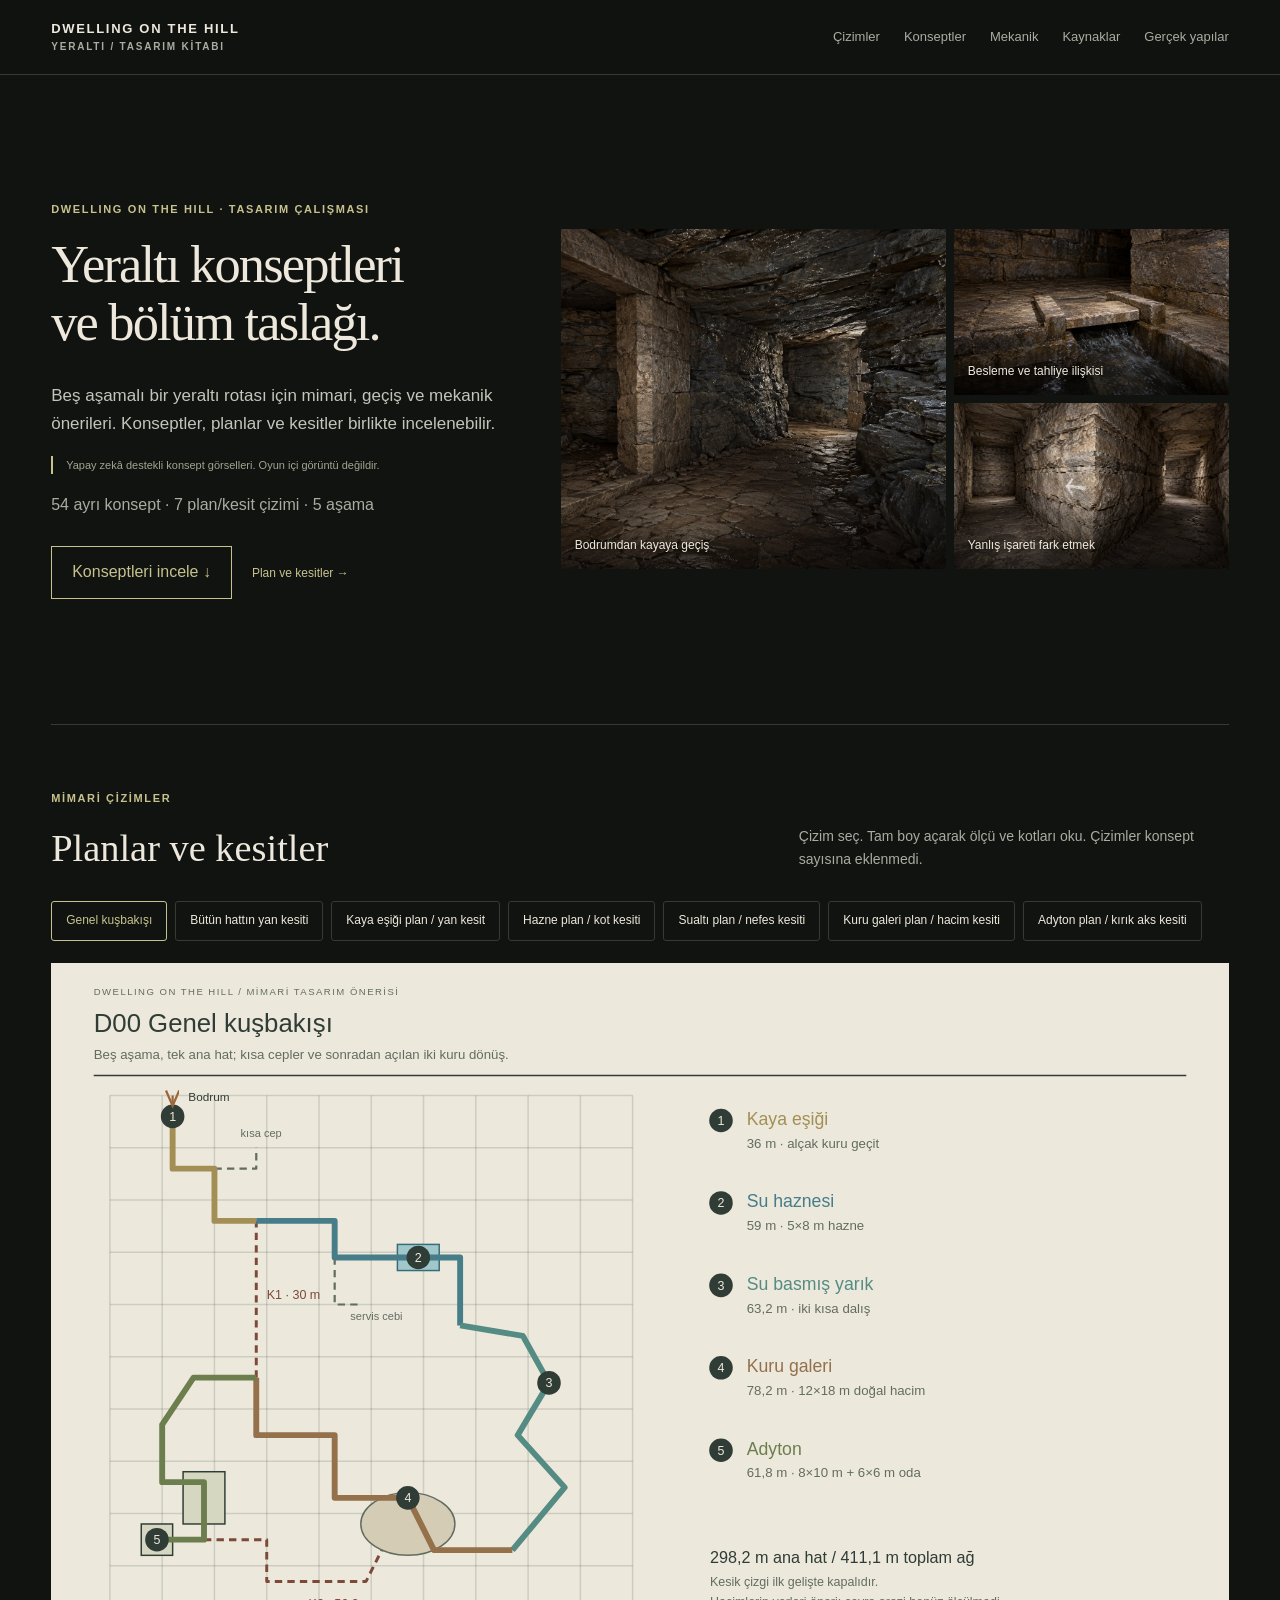
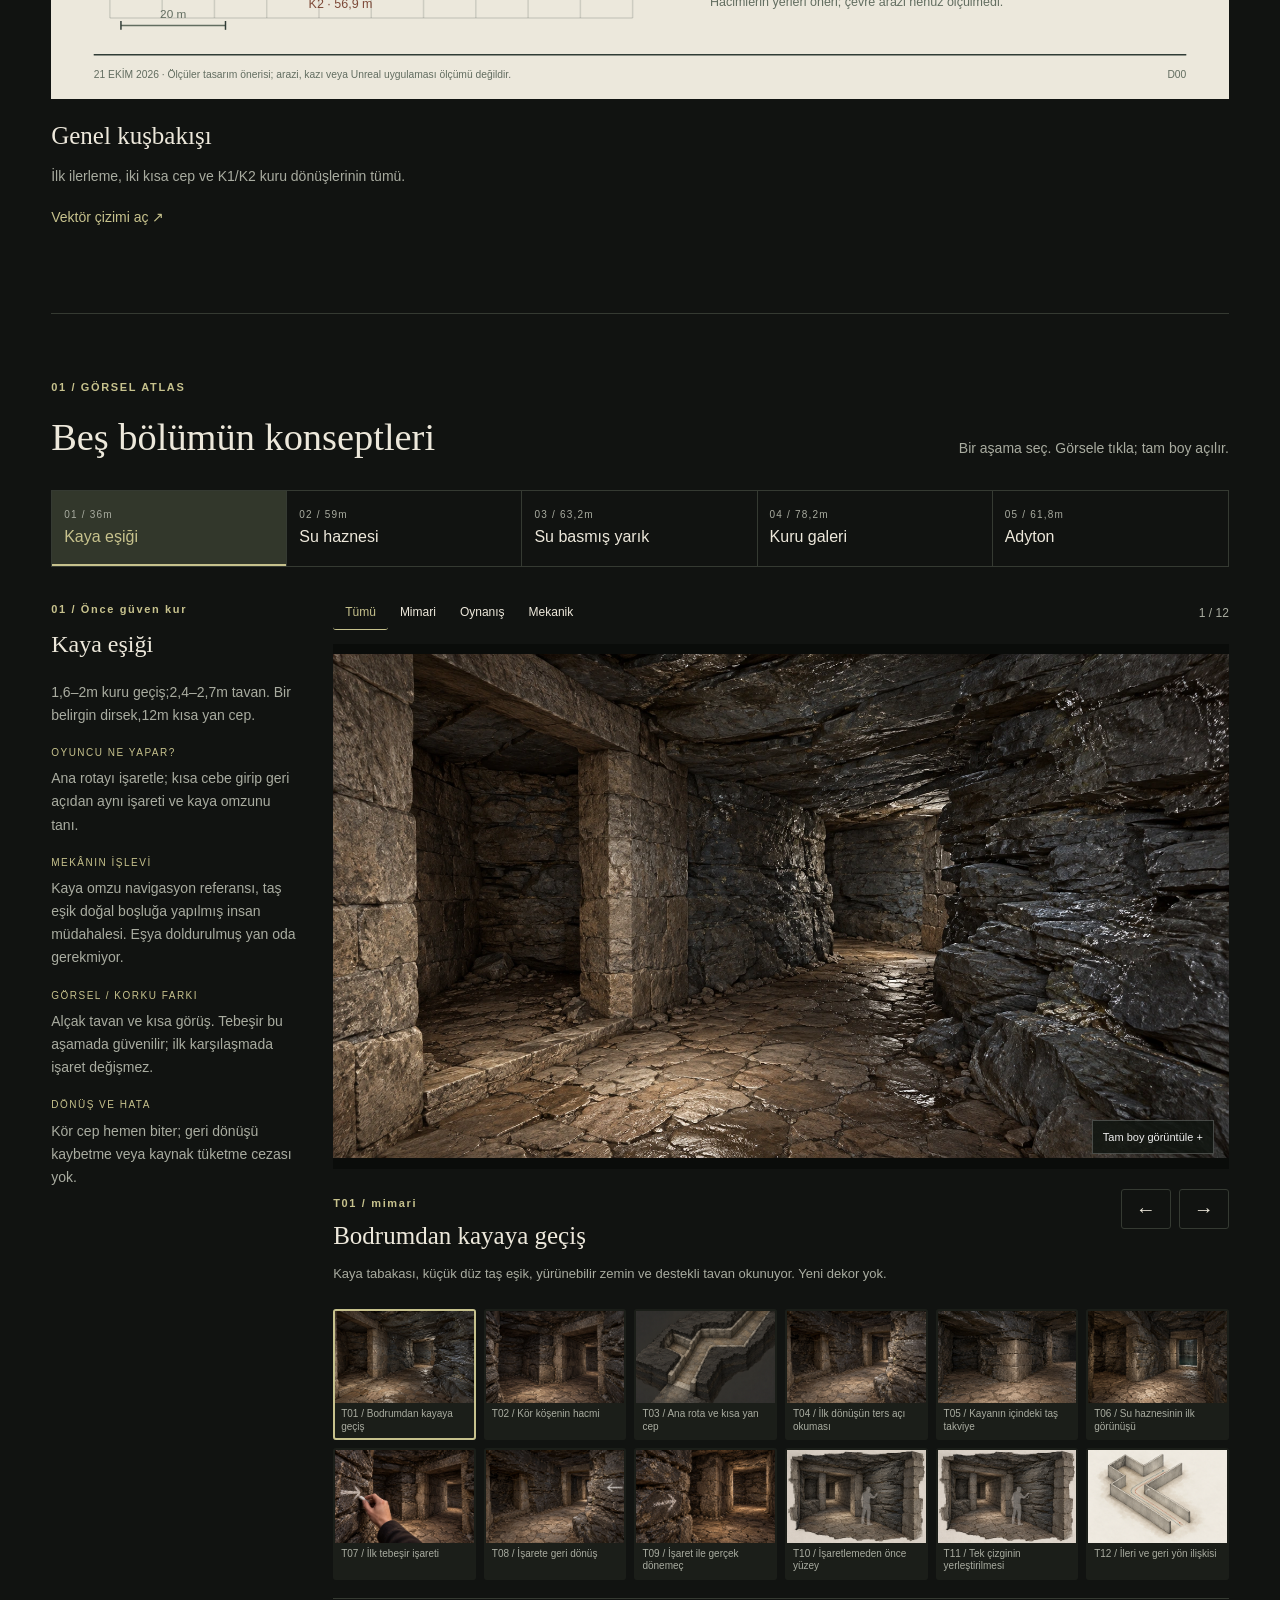
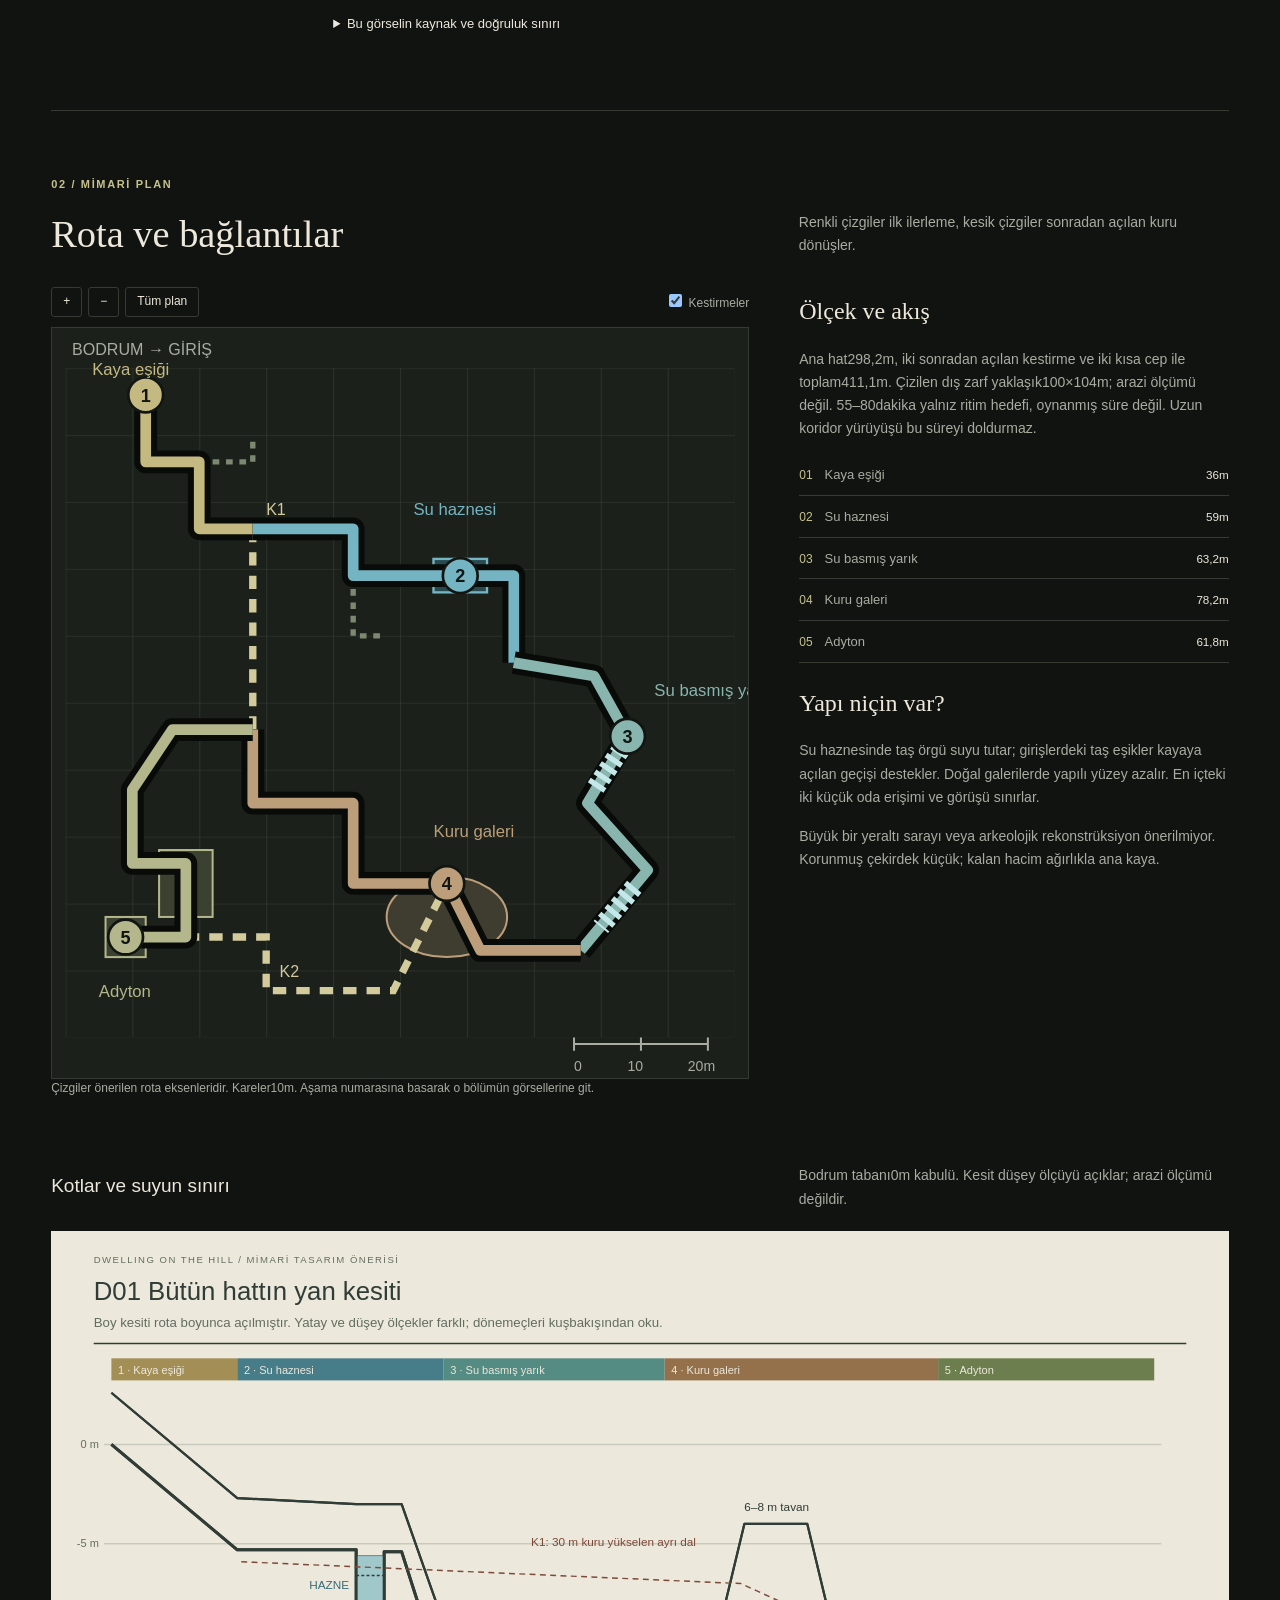
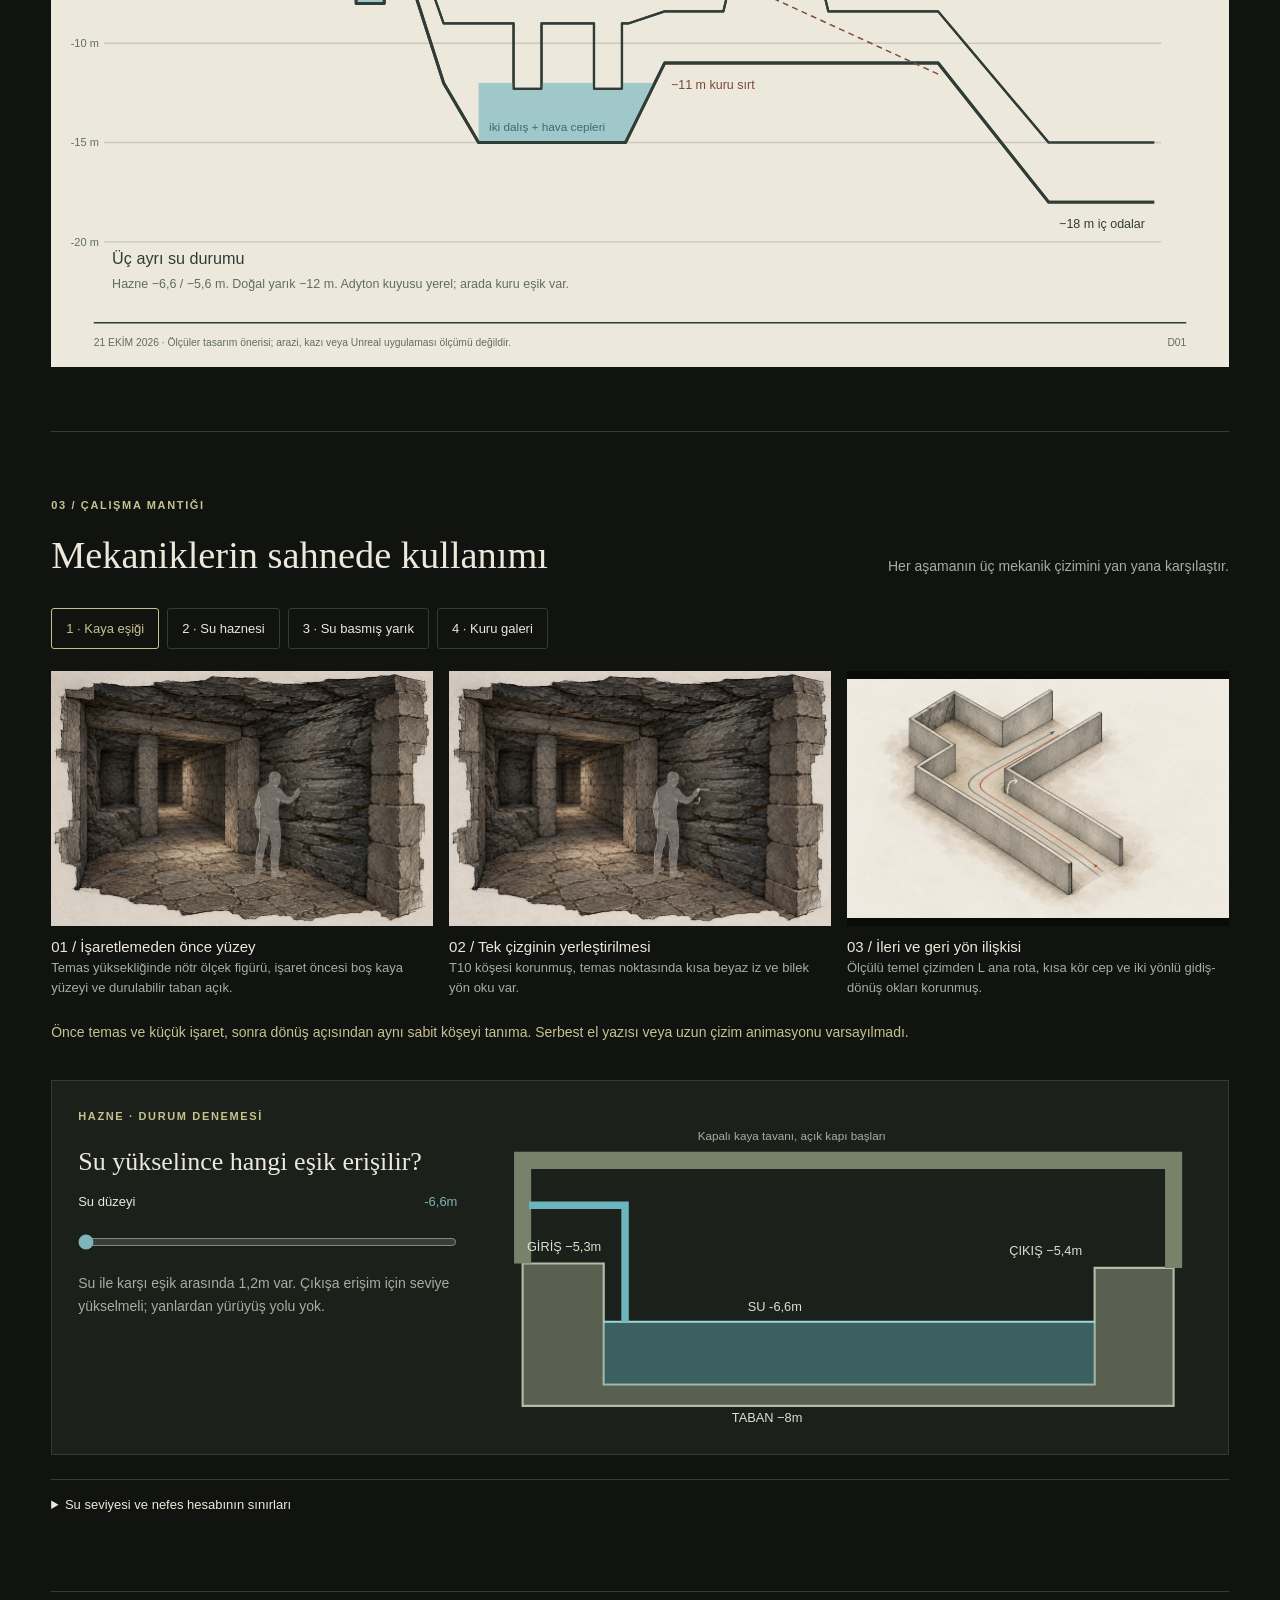
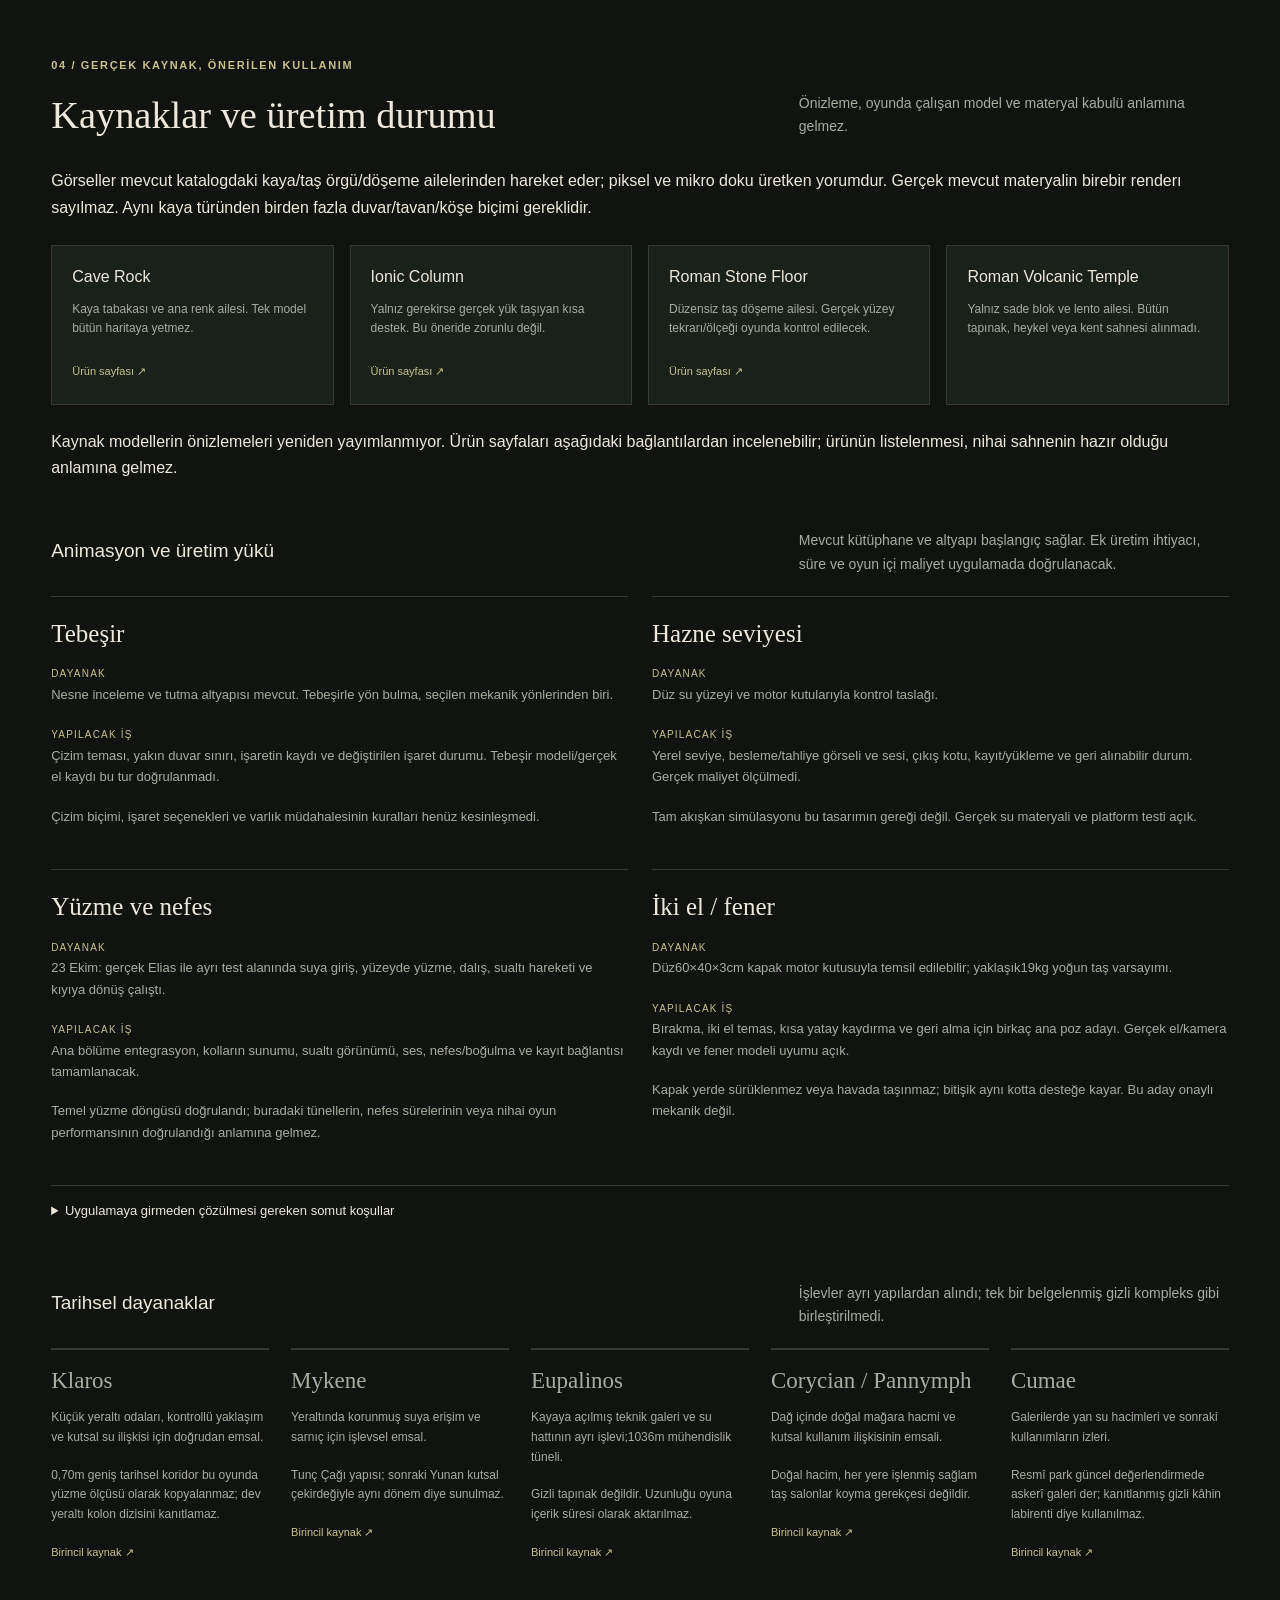
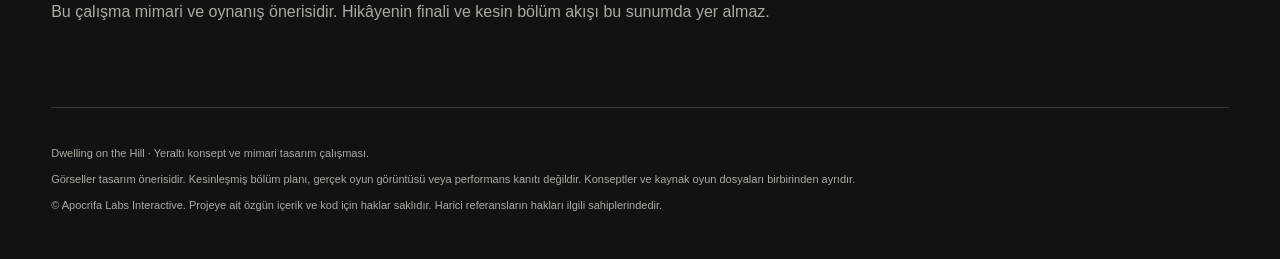
==== index.html @ a3796da8 "Publish underground concept atlas 54 concept images, 7 architectural drawings and historical referen" ====
<!doctype html>
<html lang="tr"><head><meta charset="utf-8"><meta name="viewport" content="width=device-width,initial-scale=1">
<title>Dwelling on the Hill · Yeraltı konseptleri</title>
<link rel="stylesheet" href="gallery.css"><link rel="stylesheet" href="gallery-drawings.css"><meta name="description" content="Dwelling on the Hill için 54 yeraltı konsepti, mimari planlar, kesitler ve etkileşimli mekanik anlatımı."><meta name="referrer" content="no-referrer"><link rel="stylesheet" href="share.css"></head><body><a class="skip-link" href="#atlas">Konseptlere geç</a>
<header><a class="brand" href="#top">DWELLING ON THE HILL <span>YERALTI / TASARIM KİTABI</span></a><nav aria-label="Bölümler"><a href="#cizimler">Çizimler</a><a href="#atlas">Konseptler</a><a href="#mekanik">Mekanik</a><a href="#kaynak">Kaynaklar</a><a href="real.html">Gerçek yapılar</a></nav></header>
<main id="top"><section class="opening"><div><p class="eyebrow">DWELLING ON THE HILL · TASARIM ÇALIŞMASI</p><h1>Yeraltı konseptleri<br>ve bölüm taslağı.</h1><p class="opening-summary">Beş aşamalı bir yeraltı rotası için mimari, geçiş ve mekanik önerileri. Konseptler, planlar ve kesitler birlikte incelenebilir.</p><p class="concept-label">Yapay zekâ destekli konsept görselleri. Oyun içi görüntü değildir.</p><p class="muted">54 ayrı konsept · 7 plan/kesit çizimi · 5 aşama</p><a class="primary" href="#atlas">Konseptleri incele ↓</a><a class="secondary" href="#cizimler">Plan ve kesitler →</a></div><div class="mosaic" id="mosaic"></div></section>
<section id="cizimler"><div class="section-head"><div><p class="eyebrow">MİMARİ ÇİZİMLER</p><h2>Planlar ve kesitler</h2></div><p>Çizim seç. Tam boy açarak ölçü ve kotları oku. Çizimler konsept sayısına eklenmedi.</p></div><div id="drawing-tabs" class="tabs"></div><figure class="drawing-figure"><button id="open-drawing" aria-label="Mimari çizimi tam boy aç"><img id="drawing-image" alt=""></button><figcaption><h3 id="drawing-title"></h3><p id="drawing-summary"></p><a id="drawing-svg" href="#">Vektör çizimi aç ↗</a></figcaption></figure></section>
<section id="atlas"><div class="section-head"><div><p class="eyebrow">01 / GÖRSEL ATLAS</p><h2>Beş bölümün konseptleri</h2></div><p>Bir aşama seç. Görsele tıkla; tam boy açılır.</p></div>
<div id="stages" class="stages" role="group" aria-label="Aşama seçimi"></div>
<div class="atlas-layout"><aside id="stage-copy"></aside><div class="image-area"><div class="toolbar"><div id="filters" role="group" aria-label="Görsel türü"></div><span id="counter" aria-live="polite"></span></div><figure class="hero"><button id="open-image" title="Görseli tam boy aç"><img id="hero-image" alt=""></button><figcaption><div><span id="shot-kind" class="eyebrow"></span><h3 id="shot-title"></h3><p id="shot-copy"></p></div><div class="arrows"><button id="prev" aria-label="Önceki görsel">←</button><button id="next" aria-label="Sonraki görsel">→</button></div></figcaption></figure><div id="thumbs" class="thumbs"></div><details class="provenance"><summary>Bu görselin kaynak ve doğruluk sınırı</summary><p id="shot-limit"></p><p class="muted">Görüntü üretimi mimari/oynanış önerisidir. Gerçek Unreal materyali, animasyon veya performans testi değildir.</p><a id="image-link" href="#">Konsept görselini aç ↗</a></details></div></div></section>
<section id="plan"><div class="section-head"><div><p class="eyebrow">02 / MİMARİ PLAN</p><h2>Rota ve bağlantılar</h2></div><p>Renkli çizgiler ilk ilerleme, kesik çizgiler sonradan açılan kuru dönüşler.</p></div>
<div class="plan-layout"><div><div class="map-tools"><button id="zoom-in" aria-label="Planı büyüt">+</button><button id="zoom-out" aria-label="Planı küçült">−</button><button id="zoom-reset">Tüm plan</button><label><input type="checkbox" id="shortcuts" checked> Kestirmeler</label></div><div id="map-wrap"></div><p class="muted small">Çizgiler önerilen rota eksenleridir. Kareler10m. Aşama numarasına basarak o bölümün görsellerine git.</p></div><aside><h3>Ölçek ve akış</h3><p id="route-copy"></p><div id="plan-stages"></div><h3>Yapı niçin var?</h3><p>Su haznesinde taş örgü suyu tutar; girişlerdeki taş eşikler kayaya açılan geçişi destekler. Doğal galerilerde yapılı yüzey azalır. En içteki iki küçük oda erişimi ve görüşü sınırlar.</p><p class="muted">Büyük bir yeraltı sarayı veya arkeolojik rekonstrüksiyon önerilmiyor. Korunmuş çekirdek küçük; kalan hacim ağırlıkla ana kaya.</p></aside></div>
<div class="section-head minor"><h3>Kotlar ve suyun sınırı</h3><p>Bodrum tabanı0m kabulü. Kesit düşey ölçüyü açıklar; arazi ölçümü değildir.</p></div><div id="long-section"></div></section>
<section id="mekanik"><div class="section-head"><div><p class="eyebrow">03 / ÇALIŞMA MANTIĞI</p><h2>Mekaniklerin sahnede kullanımı</h2></div><p>Her aşamanın üç mekanik çizimini yan yana karşılaştır.</p></div><div id="mechanic-tabs" class="tabs"></div><div id="mechanic-cards" class="mechanic-cards"></div><p id="mechanic-note" class="mechanic-note"></p>
<div class="water-panel"><div><p class="eyebrow">HAZNE · DURUM DENEMESİ</p><h3>Su yükselince hangi eşik erişilir?</h3><label for="water-level">Su düzeyi <output id="water-value">−6,6m</output></label><input id="water-level" type="range" min="0" max="100" value="0"><p id="water-state"></p></div><div id="water-section"></div></div><details><summary>Su seviyesi ve nefes hesabının sınırları</summary><ul id="water-notes"></ul><p>Nefes ancak baş su üstüne çıktığında ve üzerinde gerçek hava boşluğu bulunduğunda yenilenir. Kayanın altındaki sualtı geçişi hava cebi değildir. Süre ve güvenli açıklık gerçek karakterle ölçülecek.</p></details></section>
<section id="kaynak"><div class="section-head"><div><p class="eyebrow">04 / GERÇEK KAYNAK, ÖNERİLEN KULLANIM</p><h2>Kaynaklar ve üretim durumu</h2></div><p>Önizleme, oyunda çalışan model ve materyal kabulü anlamına gelmez.</p></div><p id="materials-copy"></p><div id="asset-refs" class="asset-refs"></div><p>Kaynak modellerin önizlemeleri yeniden yayımlanmıyor. Ürün sayfaları aşağıdaki bağlantılardan incelenebilir; ürünün listelenmesi, nihai sahnenin hazır olduğu anlamına gelmez.</p>
<div class="section-head minor"><h3>Animasyon ve üretim yükü</h3><p>Mevcut kütüphane ve altyapı başlangıç sağlar. Ek üretim ihtiyacı, süre ve oyun içi maliyet uygulamada doğrulanacak.</p></div><div id="production" class="production"></div><details><summary>Uygulamaya girmeden çözülmesi gereken somut koşullar</summary><ul id="gates"></ul></details>
<div class="section-head minor"><h3>Tarihsel dayanaklar</h3><p>İşlevler ayrı yapılardan alındı; tek bir belgelenmiş gizli kompleks gibi birleştirilmedi.</p></div><div id="history" class="history"></div><p id="story-boundary" class="muted"></p></section>
<footer><p>Dwelling on the Hill · Yeraltı konsept ve mimari tasarım çalışması.</p><p>Görseller tasarım önerisidir. Kesinleşmiş bölüm planı, gerçek oyun görüntüsü veya performans kanıtı değildir. Konseptler ve kaynak oyun dosyaları birbirinden ayrıdır.</p><p>© Apocrifa Labs Interactive. Projeye ait özgün içerik ve kod için haklar saklıdır. Harici referansların hakları ilgili sahiplerindedir.</p></footer></main>
<dialog id="viewer"><div class="viewer-controls"><button id="fit-viewer">Sığdır</button><button id="actual-viewer">Gerçek boy</button><button id="close-viewer" aria-label="Tam boy görseli kapat">Kapat ×</button></div><div class="viewer-canvas"><img id="full-image" alt=""></div><p id="full-title"></p></dialog>
<script src="gallery-data.js"></script><script src="gallery.js"></script></body></html>
---- gallery.css ----
:root{color-scheme:dark;--bg:#111311;--panel:#1a1d19;--ink:#ede8db;--muted:#a9aca0;--line:#353a32;--accent:#c7c28d;--cyan:#7db5ba}*{box-sizing:border-box}html{scroll-behavior:smooth;scroll-padding-top:100px}body{margin:0;background:var(--bg);color:var(--ink);font-family:Segoe UI,Arial,sans-serif;font-size:16px;line-height:1.65}a{color:var(--accent);text-decoration:none}a:hover{text-decoration:underline}button,input{font:inherit}button,a.primary{cursor:pointer}button{color:var(--ink);background:transparent;border:1px solid var(--line);padding:9px 14px;border-radius:3px}button:hover{background:#2c3128}button:focus-visible,a:focus-visible,input:focus-visible{outline:2px solid var(--accent);outline-offset:3px}header{position:sticky;top:0;z-index:20;background:#111311f5;border-bottom:1px solid var(--line);padding:18px max(24px,4vw);display:flex;justify-content:space-between;gap:24px;align-items:center}.brand{font-size:13px;color:var(--ink);letter-spacing:.13em;font-weight:600}.brand span{display:block;font-size:10px;color:var(--muted);letter-spacing:.18em}nav{display:flex;gap:24px;font-size:13px}nav a{color:var(--muted)}main{max-width:1580px;margin:auto;padding:0 4vw}section{padding:64px 0;border-bottom:1px solid var(--line)}.opening{display:grid;grid-template-columns:.85fr 1.15fr;gap:5vw;align-items:center;min-height:650px}.eyebrow{font-size:11px;letter-spacing:.15em;color:var(--accent);font-weight:600}h1,h2,h3,p{margin-top:0}h1{font-family:Georgia,serif;font-weight:400;font-size:clamp(42px,4.4vw,72px);line-height:1.1;letter-spacing:-.035em;margin-bottom:30px}h2{font-family:Georgia,serif;font-weight:400;font-size:clamp(28px,3vw,43px);line-height:1.2;margin-bottom:0}h3{font-size:19px;line-height:1.35;font-weight:500;margin-bottom:12px}p{margin-bottom:18px}.muted{color:var(--muted)}.small{font-size:12px}.primary{display:inline-block;border:1px solid var(--accent);padding:12px 20px;margin-top:10px}.mosaic{height:490px;display:grid;grid-template-columns:1fr 1fr;grid-template-rows:1fr 1fr;gap:8px}.mosaic button{border:0;padding:0;position:relative;overflow:hidden}.mosaic button:first-child{grid-row:1/3}.mosaic img{width:100%;height:100%;object-fit:cover;filter:brightness(.85)}.mosaic span{position:absolute;bottom:14px;left:14px;right:10px;text-align:left;font-size:12px;text-shadow:0 1px 6px #000}.section-head{display:flex;justify-content:space-between;align-items:end;gap:30px;margin-bottom:30px}.section-head>p{max-width:430px;margin:0;color:var(--muted);font-size:14px}.minor{margin-top:48px;margin-bottom:20px}.stages{display:grid;grid-template-columns:repeat(5,1fr);margin-bottom:30px;border:1px solid var(--line)}.stages button{padding:16px 12px;border:0;border-right:1px solid var(--line);border-radius:0;text-align:left}.stages button:last-child{border:0}.stages button span{display:block;font-size:10px;letter-spacing:.12em;color:var(--muted)}.stages button[aria-pressed=true]{background:#32372b;color:var(--accent);box-shadow:inset 0 -2px var(--accent)}.atlas-layout{display:grid;grid-template-columns:250px minmax(0,1fr);gap:32px}aside{font-size:14px}aside h3{font-size:24px;font-family:Georgia,serif;margin:8px 0 20px}aside .label{font-size:10px;color:var(--accent);letter-spacing:.15em;display:block;margin-top:18px}aside p{margin:6px 0 16px;color:var(--muted)}.toolbar{display:flex;align-items:center;justify-content:space-between;gap:8px;margin-bottom:14px}.toolbar button{border:0;border-bottom:1px solid transparent;font-size:12px;padding:6px 12px}.toolbar button[aria-pressed=true]{border-color:var(--accent);color:var(--accent)}#counter{font-size:12px;color:var(--muted);white-space:nowrap}.hero{margin:0}.hero>button{padding:0;display:block;width:100%;border:0;background:#080a08}.hero img{display:block;width:100%;height:clamp(260px,41vw,620px);object-fit:contain;background:#0a0c0a}.hero figcaption{display:flex;gap:22px;justify-content:space-between;padding:20px 0 14px;min-height:140px}.hero h3{font-family:Georgia,serif;font-size:25px;margin:4px 0 10px}.hero figcaption p{color:var(--muted);font-size:13px;max-width:720px;margin-bottom:4px}.arrows{display:flex;align-items:start;gap:8px}.arrows button{font-size:20px;line-height:1}.thumbs{display:grid;grid-template-columns:repeat(6,minmax(0,1fr));gap:8px}.thumbs button{padding:0;border:2px solid transparent;background:#1b1e19;position:relative;text-align:left}.thumbs button[aria-current=true]{border-color:var(--accent)}.thumbs img{display:block;width:100%;aspect-ratio:1.5;object-fit:cover}.thumbs span{display:block;font-size:10px;padding:5px 6px;line-height:1.25;min-height:35px;color:var(--muted)}details{border-top:1px solid var(--line);margin-top:24px;padding-top:14px;font-size:13px;color:var(--muted)}summary{cursor:pointer;color:var(--ink);margin-bottom:12px}.provenance{margin-top:18px}.plan-layout{display:grid;grid-template-columns:minmax(0,1.3fr) minmax(260px,.8fr);gap:50px}.map-tools{display:flex;align-items:center;gap:6px;font-size:12px;margin-bottom:10px}.map-tools button{padding:4px 11px}.map-tools label{margin-left:auto;color:var(--muted)}#map-wrap{background:#1b201b;border:1px solid var(--line)}#map-wrap svg{display:block;width:100%;max-height:760px}svg text{font-family:Segoe UI,Arial,sans-serif}svg .map-stage{cursor:pointer}#plan-stages{display:grid;gap:10px;margin:24px 0}.plan-row{display:flex;align-items:baseline;gap:12px;border-bottom:1px solid var(--line);padding-bottom:9px}.plan-row span{color:var(--accent);font-size:12px}.plan-row p{margin:0;font-size:13px}.plan-row small{margin-left:auto;white-space:nowrap}#long-section svg{width:100%;height:auto;display:block;background:#1b201b;border:1px solid var(--line)}.tabs{display:flex;gap:8px;flex-wrap:wrap;margin-bottom:22px}.tabs button{font-size:13px}.tabs button[aria-pressed=true]{color:var(--accent);border-color:var(--accent)}.mechanic-cards{display:grid;grid-template-columns:repeat(3,minmax(0,1fr));gap:16px}.mechanic-cards figure{margin:0}.mechanic-cards button{display:block;width:100%;padding:0;border:0}.mechanic-cards img{width:100%;aspect-ratio:1.5;object-fit:contain;background:#090b09;display:block}.mechanic-cards figcaption{font-size:13px;line-height:1.5;margin-top:10px;color:var(--muted)}.mechanic-cards strong{font-weight:500;color:var(--ink);display:block;font-size:15px}.mechanic-note{font-size:14px;color:var(--accent);margin:24px 0}.water-panel{display:grid;grid-template-columns:.7fr 1.3fr;gap:40px;background:#1b201b;padding:26px;border:1px solid var(--line);margin-top:36px}.water-panel h3{font-family:Georgia,serif;font-size:26px}.water-panel label{display:block;font-size:13px}.water-panel output{float:right;color:var(--cyan)}input[type=range]{width:100%;accent-color:var(--cyan);margin:22px 0}#water-state{font-size:14px;color:var(--muted)}#water-section svg{display:block;width:100%;height:auto}.asset-refs{display:grid;grid-template-columns:repeat(4,1fr);gap:16px;margin:24px 0}.asset-refs figure{margin:0;background:#1a1e18}.asset-refs img{width:100%;height:160px;object-fit:contain;background:#20251e}.asset-refs figcaption{font-size:12px;padding:14px;color:var(--muted)}.asset-refs b{display:block;font-weight:500;color:var(--ink)}.production{display:grid;grid-template-columns:1fr 1fr;gap:24px}.production article{border-top:1px solid var(--line);padding-top:20px;font-size:13px;color:var(--muted)}.production h3{color:var(--ink);font-family:Georgia,serif;font-size:25px}.production .label{font-size:10px;letter-spacing:.12em;color:var(--accent)}.history{display:grid;grid-template-columns:repeat(5,1fr);gap:22px;margin-bottom:36px}.history article{border-top:2px solid var(--line);padding-top:15px;font-size:12px;color:var(--muted)}.history h3{font-family:Georgia,serif;font-size:23px}.history a{font-size:11px}footer{padding:36px 0;color:var(--muted);font-size:12px}footer p{margin-bottom:8px}dialog{background:#101310;color:var(--ink);border:1px solid var(--line);padding:16px;max-width:97vw;max-height:96vh}dialog::backdrop{background:#000d}dialog img{display:block;max-width:92vw;max-height:80vh;object-fit:contain;margin-top:12px}dialog button{float:right}dialog p{clear:both;font-size:13px;margin:10px 0 0}li{margin-bottom:12px}
@media(max-width:1000px){nav{gap:14px}.opening{min-height:530px}.mosaic{height:400px}.atlas-layout{grid-template-columns:200px minmax(0,1fr);gap:22px}.thumbs{grid-template-columns:repeat(4,1fr)}.plan-layout{gap:28px}.history{grid-template-columns:repeat(3,1fr)}.stages button{font-size:13px}}
@media(max-width:720px){header{position:relative;display:block;padding:17px 20px}nav{margin-top:15px;gap:18px;font-size:11px}main{padding:0 20px}section{padding:42px 0}.opening{grid-template-columns:1fr;gap:28px}.mosaic{height:280px}h1{font-size:43px}.opening .primary{margin:0}.section-head{display:block}.section-head>p{margin-top:15px;font-size:13px}.stages{grid-template-columns:repeat(5,minmax(0,1fr));margin-bottom:22px}.stages button{font-size:11px;padding:12px 5px;line-height:1.25}.stages button span{font-size:9px;margin-bottom:6px}.atlas-layout{display:flex;flex-direction:column;gap:16px}#stage-copy{display:grid;grid-template-columns:1fr 1fr;gap:0 16px}#stage-copy>.stage-intro{grid-column:1/-1}#stage-copy h3{margin:4px 0 10px;font-size:28px}#stage-copy p{font-size:12px}.toolbar button{padding:5px 8px;font-size:11px}.hero img{height:270px}.hero figcaption{gap:10px;min-height:140px}.hero h3{font-size:22px}.arrows button{padding:7px 10px}.thumbs{grid-template-columns:repeat(3,minmax(0,1fr))}.plan-layout{grid-template-columns:1fr;gap:22px}.plan-layout aside{font-size:13px}.mechanic-cards{grid-template-columns:1fr;gap:24px}.mechanic-cards img{max-height:360px}.tabs{gap:5px}.tabs button{font-size:11px;padding:7px 9px}.water-panel{grid-template-columns:1fr;padding:20px;gap:16px}.asset-refs{grid-template-columns:1fr 1fr;gap:10px}.asset-refs img{height:130px}.production{grid-template-columns:1fr;gap:10px}.history{grid-template-columns:1fr 1fr;gap:18px}.map-tools{font-size:10px}#long-section{overflow-x:auto}#long-section svg{min-width:700px}.brand{font-size:12px}}
@media print{header,nav,.opening,.toolbar,.arrows,.stages,.provenance,.map-tools,.thumbs,.tabs,footer{display:none}body{background:#fff;color:#111}main{padding:0}section{break-inside:avoid}p,.muted{color:#444}.atlas-layout,.plan-layout{display:block}.hero img{height:auto}.production,.history{grid-template-columns:1fr 1fr}dialog{display:none}}
---- gallery-drawings.css ----
.opening{min-height:480px}.opening .mosaic{height:340px}.drawing-figure{margin:0}.drawing-figure>button{padding:0;display:block;width:100%;border:0;background:#ece8dc}.drawing-figure img{display:block;width:100%;max-height:830px;object-fit:contain}.drawing-figure figcaption{padding:20px 0;font-size:14px;color:var(--muted)}.drawing-figure h3{font-family:Georgia,serif;font-size:25px;color:var(--ink)}button:disabled{opacity:.28;cursor:default}#drawing-tabs button{font-size:12px}#drawing-tabs button[aria-pressed=true]{border-color:var(--accent);color:var(--accent)}dialog{width:min(1560px,97vw)}.viewer-controls{display:flex;gap:8px;justify-content:flex-end}.viewer-controls button{float:none;font-size:12px}.viewer-canvas{overflow:auto;max-height:79vh;clear:both}dialog img{max-width:100%;margin-top:10px}#full-title{white-space:normal}@media(max-width:720px){.opening .mosaic{height:260px}.opening{min-height:0}.drawing-figure img{min-height:0}#drawing-tabs{display:grid;grid-template-columns:1fr 1fr}#drawing-tabs button{text-align:left;font-size:11px}}
---- share.css ----
.opening{min-height:650px;grid-template-columns:.8fr 1.2fr}.opening h1{font-size:clamp(38px,4.1vw,66px)}.opening-summary{max-width:520px;color:#c1c6ba;font-size:17px}.concept-label{border-left:2px solid #c7c28d;padding-left:13px;color:#9da68e;font-size:11px;max-width:430px}.secondary{margin-left:20px;font-size:12px}.mosaic{height:500px;grid-template-columns:1.4fr 1fr}.mosaic img{filter:none}.mosaic button:after{content:'';position:absolute;inset:50% 0 0;background:linear-gradient(transparent,#000b)}.mosaic span{z-index:1}.mosaic button{border-radius:0}.asset-refs{grid-template-columns:repeat(4,1fr)}.asset-refs article{padding:20px;background:#1a201a;border:1px solid var(--line)}.asset-refs article h3{font-size:16px}.asset-refs article p{font-size:12px;color:var(--muted)}.asset-refs article a{font-size:11px}footer{font-size:11px;max-width:1000px;color:var(--muted)}.skip-link{position:fixed;left:20px;top:-100px;z-index:50;background:var(--panel);padding:15px}.skip-link:focus{top:20px}.drawing-figure img{background:#e8e5d9}.thumbs button{min-width:0}.tabs button{min-height:40px}.stage-intro .eyebrow{line-height:1.7}.hero > button{position:relative}.hero > button:after{content:'Tam boy görüntüle +';position:absolute;right:15px;bottom:15px;font-size:11px;padding:7px 10px;color:#eee;background:#101510d9;border:1px solid #ffffff38}@media(max-width:1050px){.asset-refs{grid-template-columns:1fr 1fr}}@media(max-width:720px){.opening{grid-template-columns:1fr}.opening h1{font-size:42px}.mosaic{height:350px}.secondary{display:block;margin:18px 0 0}.asset-refs{grid-template-columns:1fr 1fr}.asset-refs article{padding:14px}.opening-summary{font-size:15px}.stages{display:flex;flex-wrap:wrap;gap:0}.stages button{flex:1 1 145px}.thumbs{grid-template-columns:repeat(3,minmax(0,1fr))}#stage-copy{display:grid;grid-template-columns:1fr 1fr;gap:0 18px}.stage-intro{grid-column:1/-1}.section-head h2{font-size:31px}.drawing-figure figcaption h3{font-size:17px}header nav{flex-wrap:wrap;gap:12px}.plan-layout{gap:26px}}@media(max-width:420px){.asset-refs{grid-template-columns:1fr}.mosaic{height:300px}.opening h1{font-size:36px}#stage-copy{grid-template-columns:1fr}.mosaic span{font-size:10px}.water-panel{padding:17px}}@media(prefers-reduced-motion:reduce){html{scroll-behavior:auto}*,*:before,*:after{transition:none!important}}
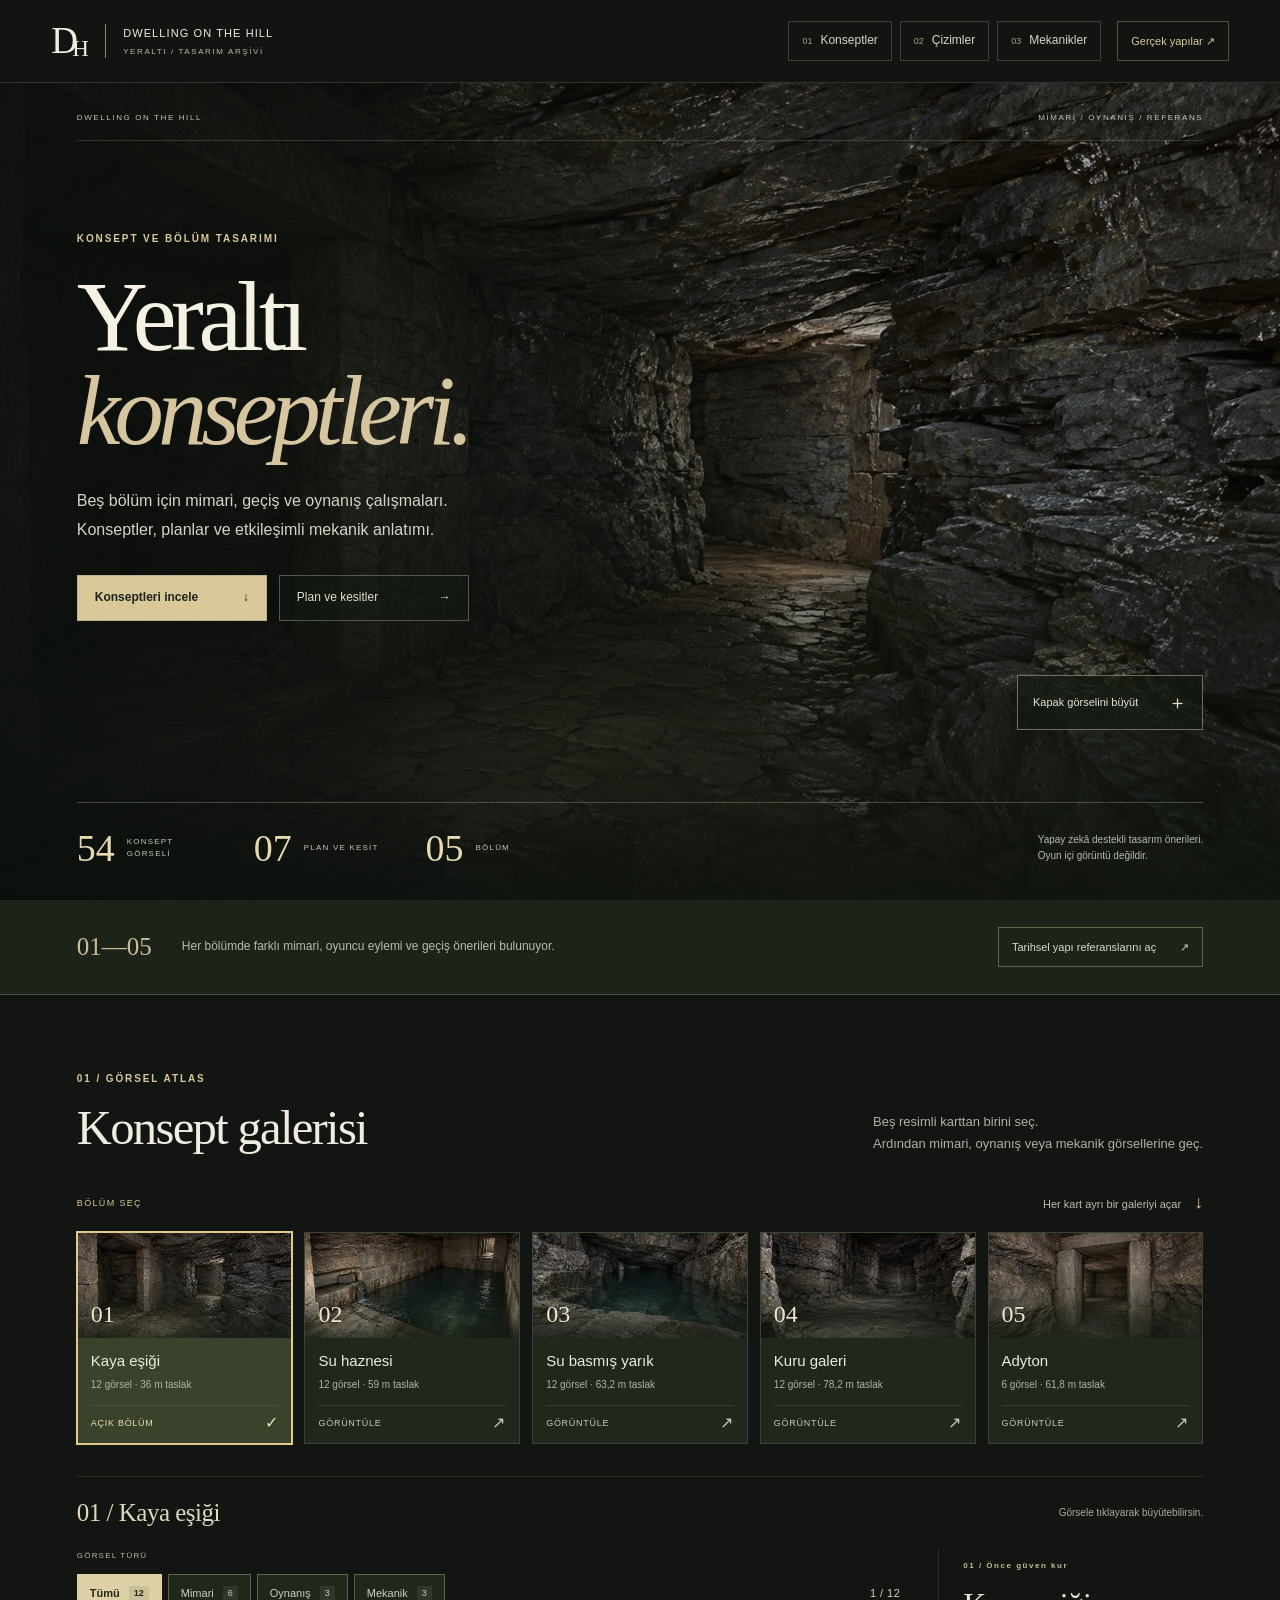
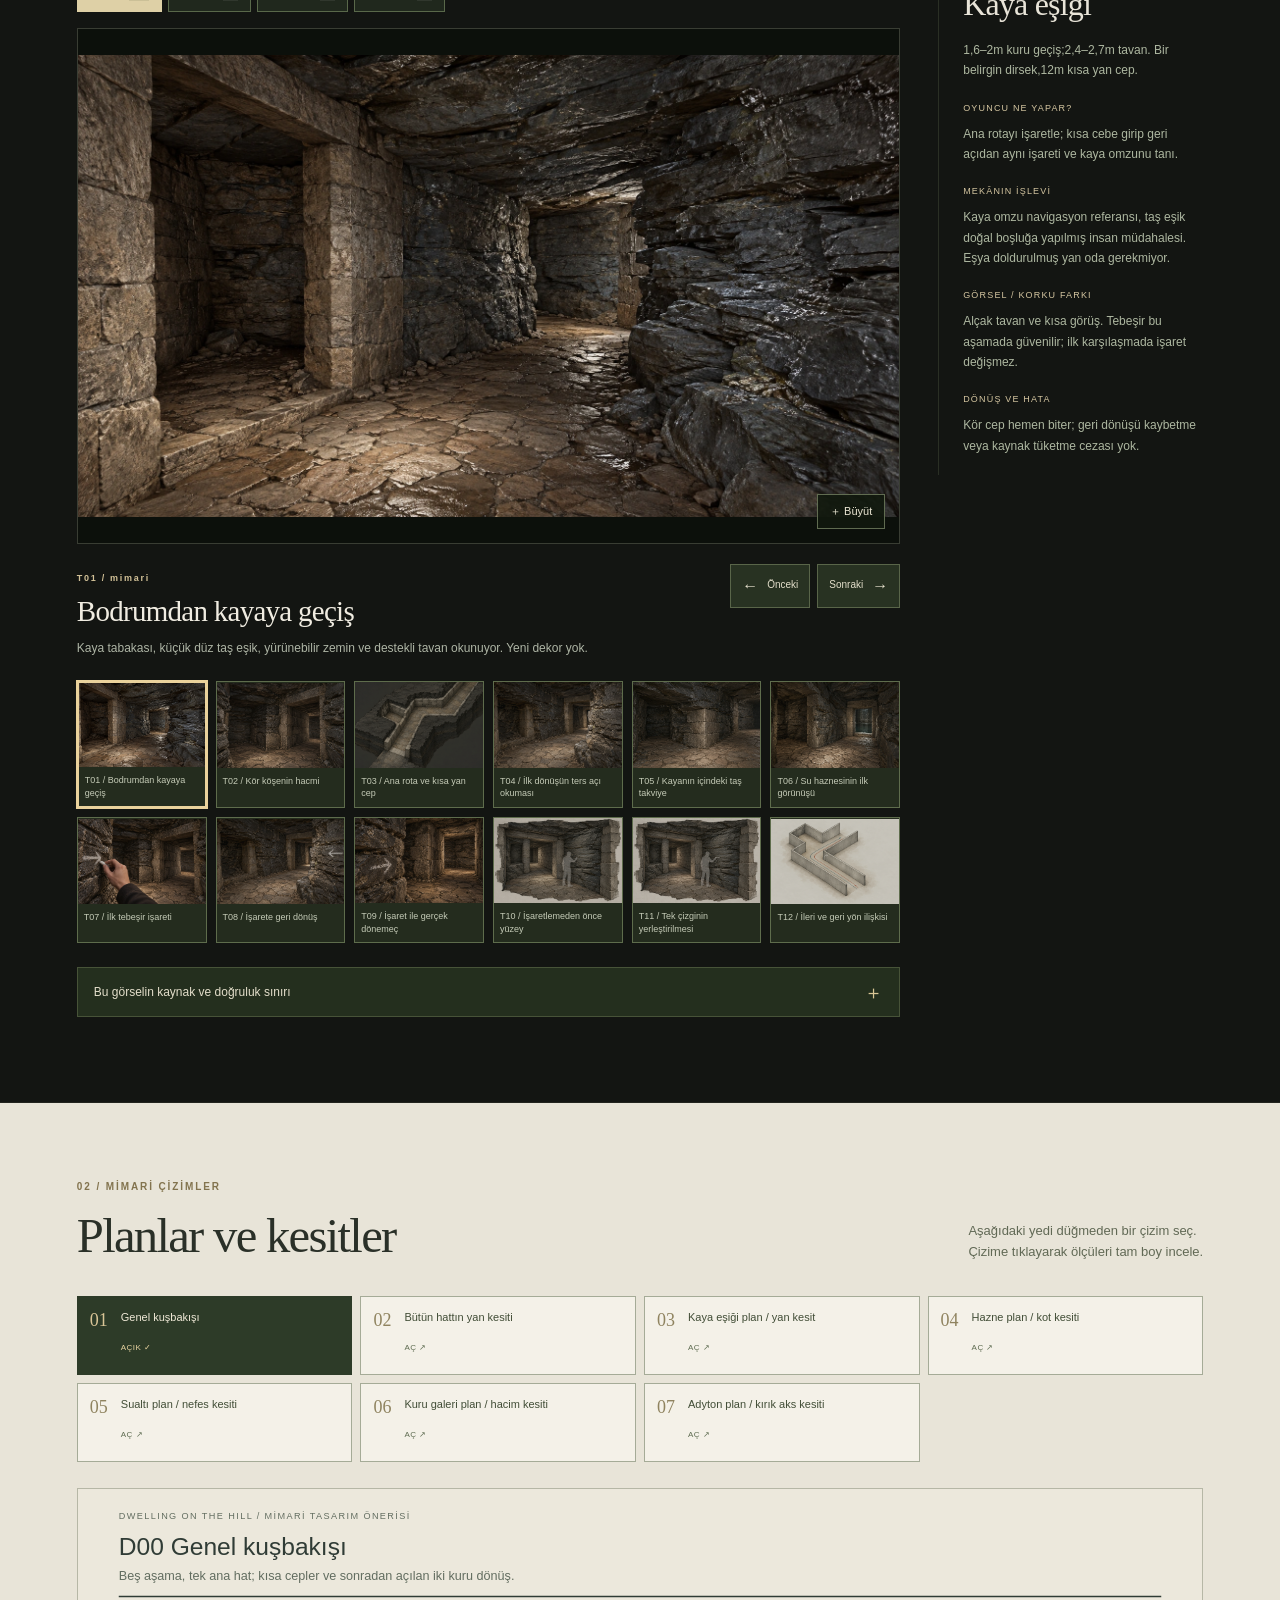
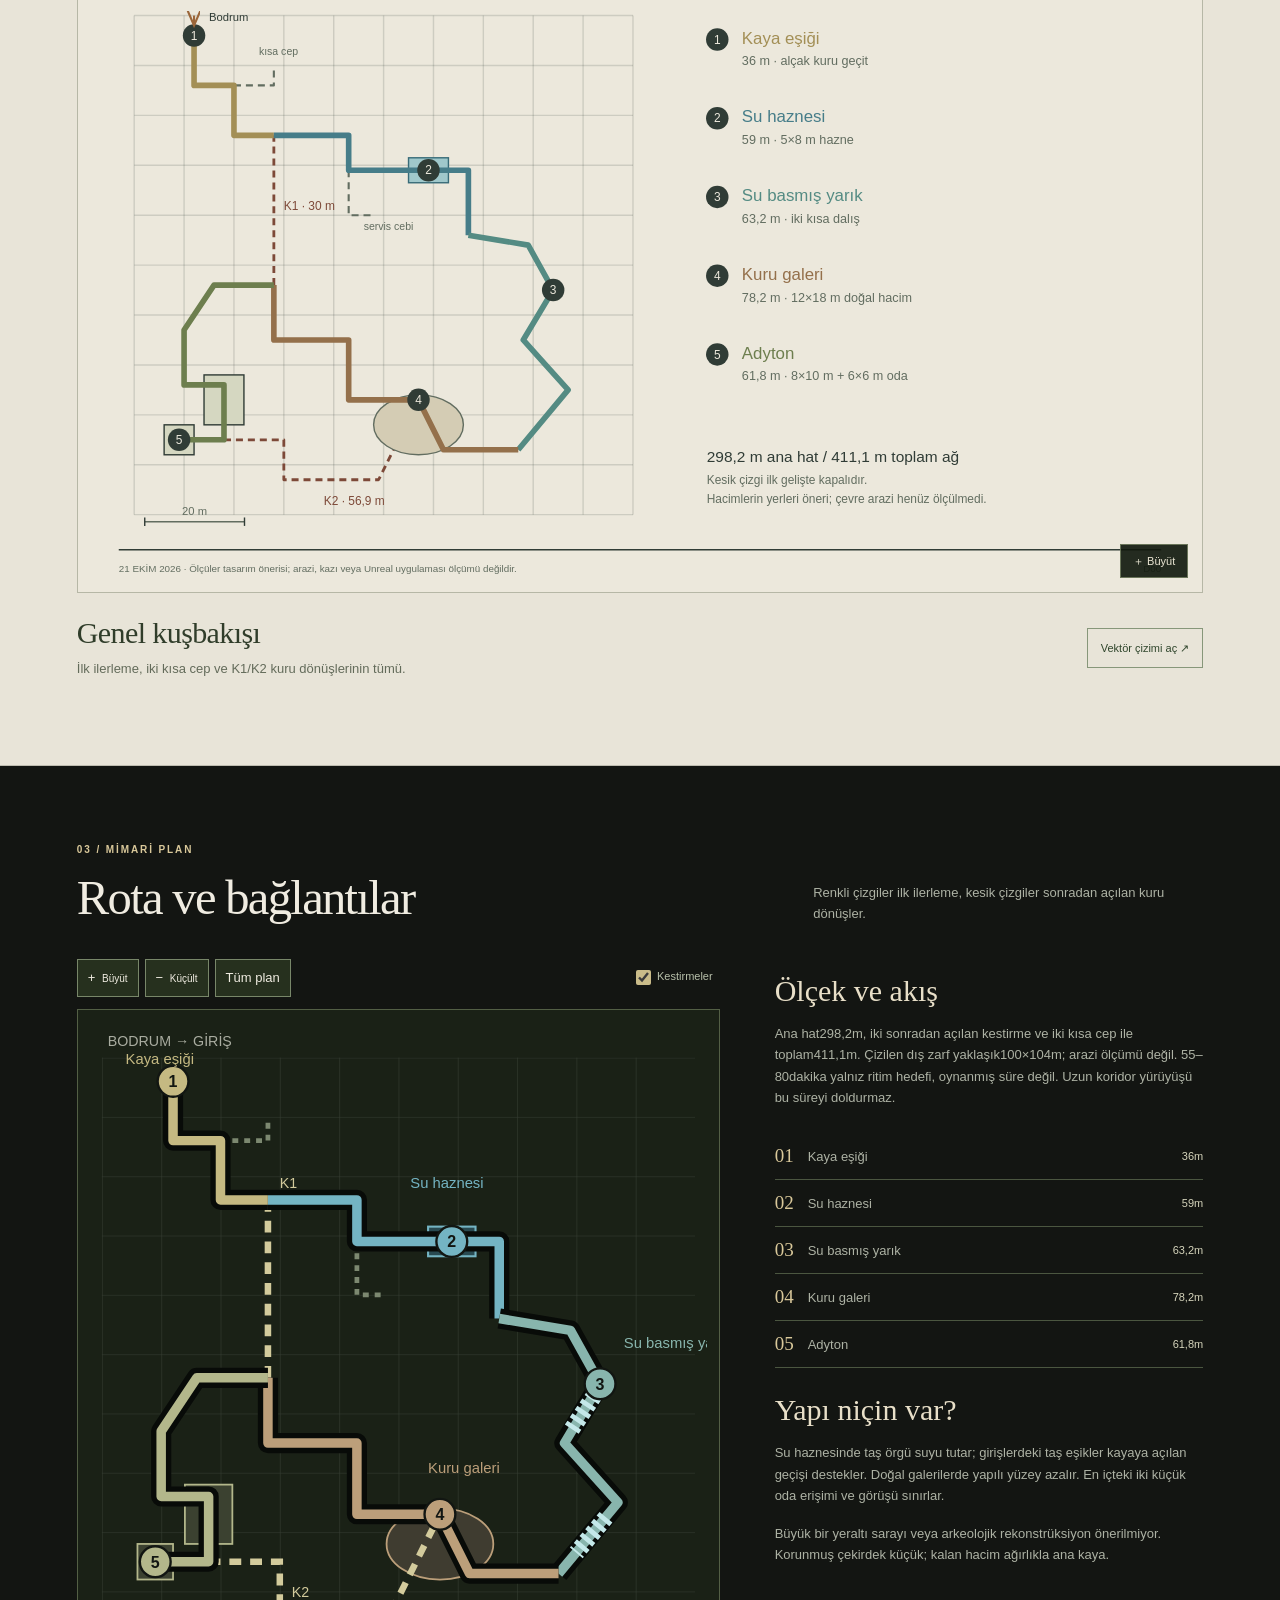
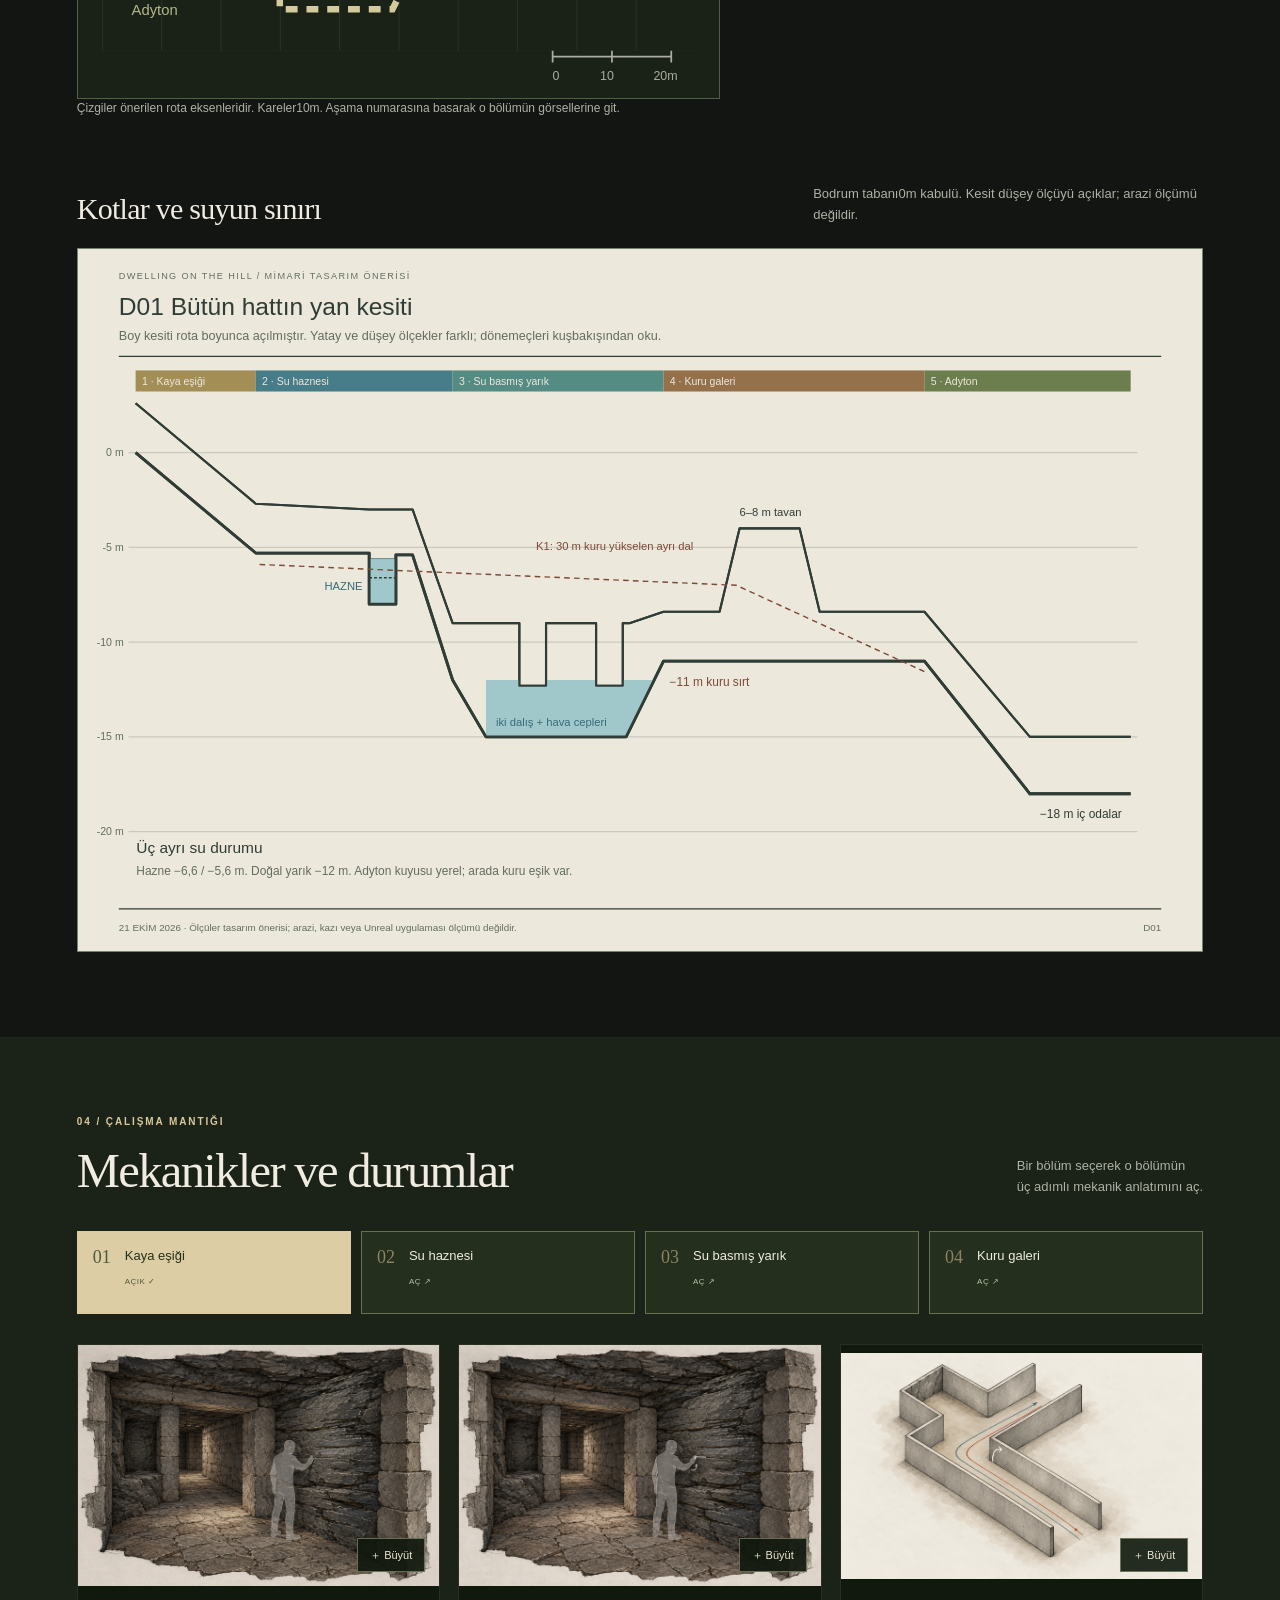
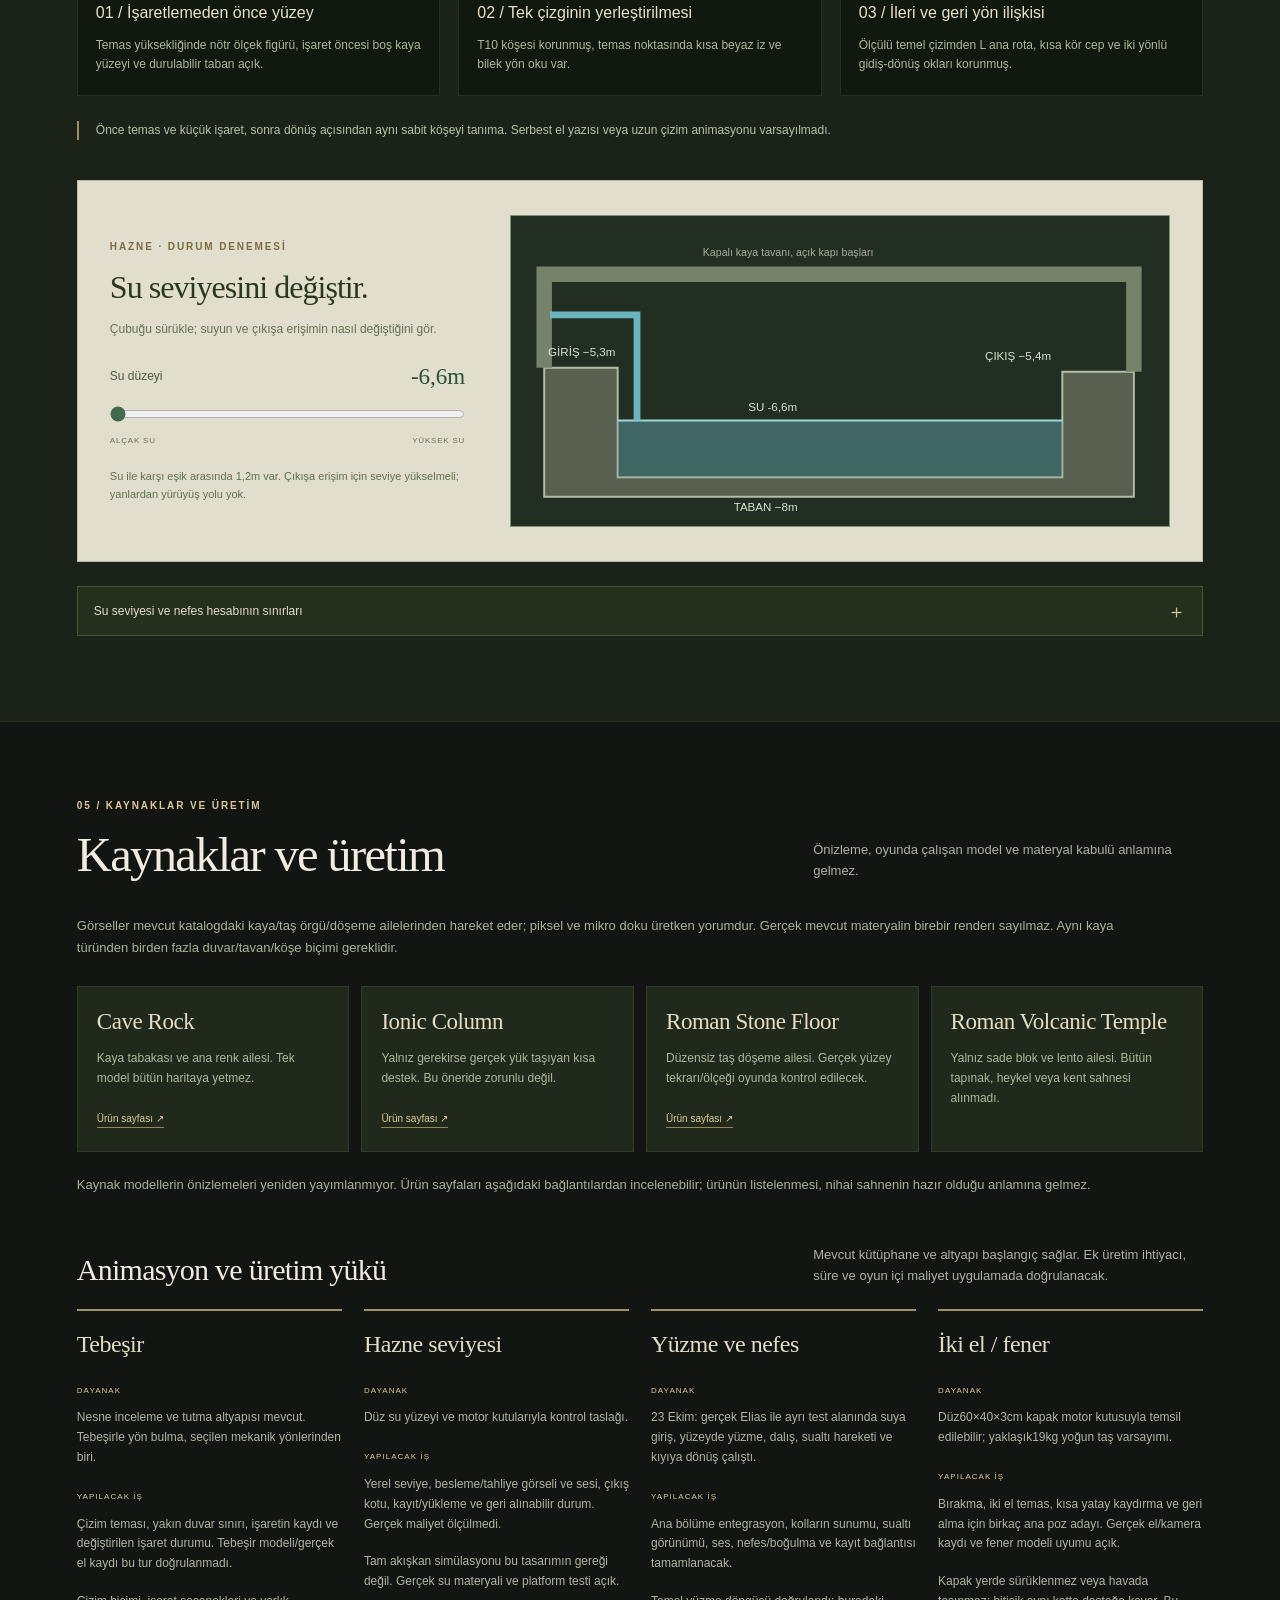
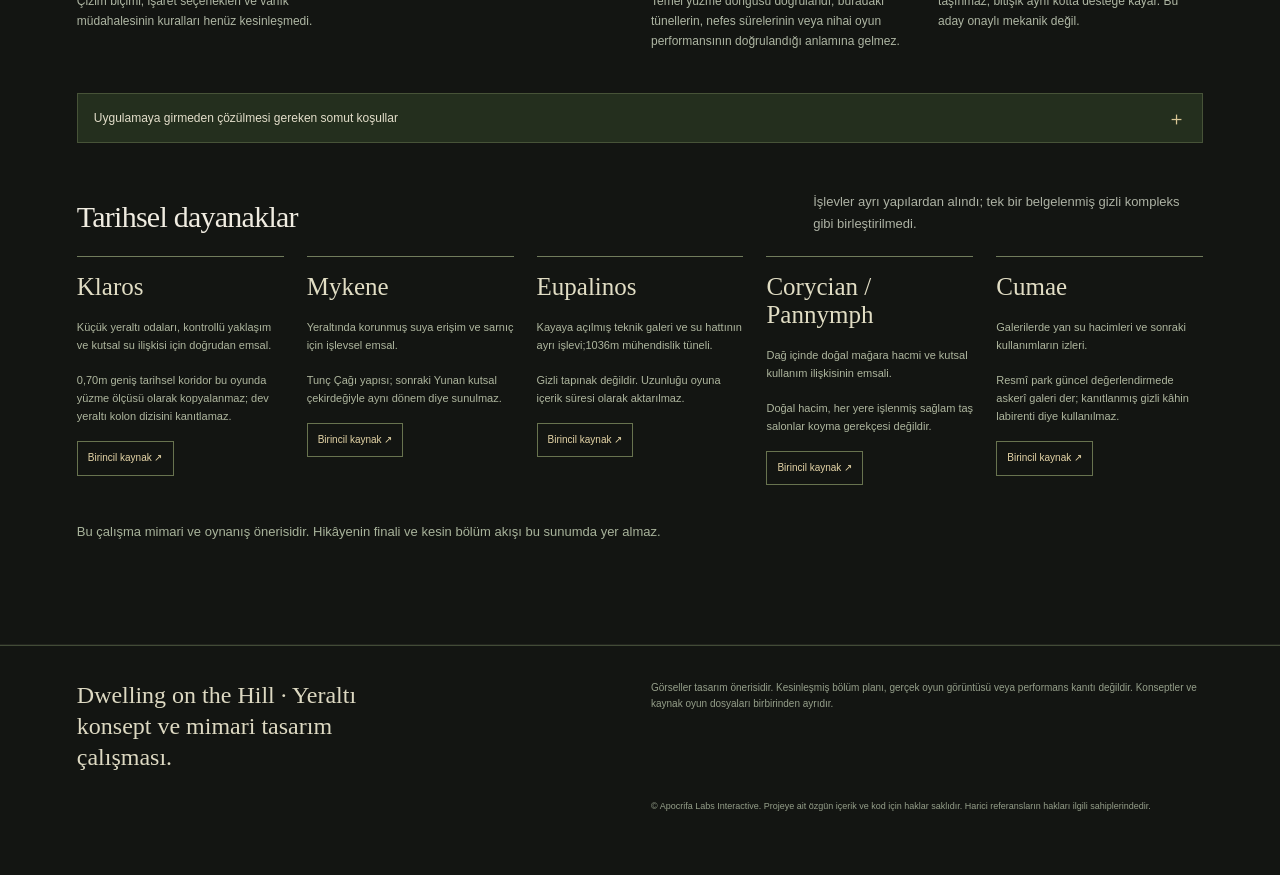
==== commit 94e98969: "Refine visual design and make controls discoverable Full-width concept cover, image-led chapter card" ====
--- a/index.html
+++ b/index.html
@@ -1,21 +1,22 @@
 <!doctype html>
 <html lang="tr"><head><meta charset="utf-8"><meta name="viewport" content="width=device-width,initial-scale=1">
 <title>Dwelling on the Hill · Yeraltı konseptleri</title>
-<link rel="stylesheet" href="gallery.css"><link rel="stylesheet" href="gallery-drawings.css"><meta name="description" content="Dwelling on the Hill için 54 yeraltı konsepti, mimari planlar, kesitler ve etkileşimli mekanik anlatımı."><meta name="referrer" content="no-referrer"><link rel="stylesheet" href="share.css"></head><body><a class="skip-link" href="#atlas">Konseptlere geç</a>
-<header><a class="brand" href="#top">DWELLING ON THE HILL <span>YERALTI / TASARIM KİTABI</span></a><nav aria-label="Bölümler"><a href="#cizimler">Çizimler</a><a href="#atlas">Konseptler</a><a href="#mekanik">Mekanik</a><a href="#kaynak">Kaynaklar</a><a href="real.html">Gerçek yapılar</a></nav></header>
-<main id="top"><section class="opening"><div><p class="eyebrow">DWELLING ON THE HILL · TASARIM ÇALIŞMASI</p><h1>Yeraltı konseptleri<br>ve bölüm taslağı.</h1><p class="opening-summary">Beş aşamalı bir yeraltı rotası için mimari, geçiş ve mekanik önerileri. Konseptler, planlar ve kesitler birlikte incelenebilir.</p><p class="concept-label">Yapay zekâ destekli konsept görselleri. Oyun içi görüntü değildir.</p><p class="muted">54 ayrı konsept · 7 plan/kesit çizimi · 5 aşama</p><a class="primary" href="#atlas">Konseptleri incele ↓</a><a class="secondary" href="#cizimler">Plan ve kesitler →</a></div><div class="mosaic" id="mosaic"></div></section>
-<section id="cizimler"><div class="section-head"><div><p class="eyebrow">MİMARİ ÇİZİMLER</p><h2>Planlar ve kesitler</h2></div><p>Çizim seç. Tam boy açarak ölçü ve kotları oku. Çizimler konsept sayısına eklenmedi.</p></div><div id="drawing-tabs" class="tabs"></div><figure class="drawing-figure"><button id="open-drawing" aria-label="Mimari çizimi tam boy aç"><img id="drawing-image" alt=""></button><figcaption><h3 id="drawing-title"></h3><p id="drawing-summary"></p><a id="drawing-svg" href="#">Vektör çizimi aç ↗</a></figcaption></figure></section>
-<section id="atlas"><div class="section-head"><div><p class="eyebrow">01 / GÖRSEL ATLAS</p><h2>Beş bölümün konseptleri</h2></div><p>Bir aşama seç. Görsele tıkla; tam boy açılır.</p></div>
-<div id="stages" class="stages" role="group" aria-label="Aşama seçimi"></div>
-<div class="atlas-layout"><aside id="stage-copy"></aside><div class="image-area"><div class="toolbar"><div id="filters" role="group" aria-label="Görsel türü"></div><span id="counter" aria-live="polite"></span></div><figure class="hero"><button id="open-image" title="Görseli tam boy aç"><img id="hero-image" alt=""></button><figcaption><div><span id="shot-kind" class="eyebrow"></span><h3 id="shot-title"></h3><p id="shot-copy"></p></div><div class="arrows"><button id="prev" aria-label="Önceki görsel">←</button><button id="next" aria-label="Sonraki görsel">→</button></div></figcaption></figure><div id="thumbs" class="thumbs"></div><details class="provenance"><summary>Bu görselin kaynak ve doğruluk sınırı</summary><p id="shot-limit"></p><p class="muted">Görüntü üretimi mimari/oynanış önerisidir. Gerçek Unreal materyali, animasyon veya performans testi değildir.</p><a id="image-link" href="#">Konsept görselini aç ↗</a></details></div></div></section>
-<section id="plan"><div class="section-head"><div><p class="eyebrow">02 / MİMARİ PLAN</p><h2>Rota ve bağlantılar</h2></div><p>Renkli çizgiler ilk ilerleme, kesik çizgiler sonradan açılan kuru dönüşler.</p></div>
-<div class="plan-layout"><div><div class="map-tools"><button id="zoom-in" aria-label="Planı büyüt">+</button><button id="zoom-out" aria-label="Planı küçült">−</button><button id="zoom-reset">Tüm plan</button><label><input type="checkbox" id="shortcuts" checked> Kestirmeler</label></div><div id="map-wrap"></div><p class="muted small">Çizgiler önerilen rota eksenleridir. Kareler10m. Aşama numarasına basarak o bölümün görsellerine git.</p></div><aside><h3>Ölçek ve akış</h3><p id="route-copy"></p><div id="plan-stages"></div><h3>Yapı niçin var?</h3><p>Su haznesinde taş örgü suyu tutar; girişlerdeki taş eşikler kayaya açılan geçişi destekler. Doğal galerilerde yapılı yüzey azalır. En içteki iki küçük oda erişimi ve görüşü sınırlar.</p><p class="muted">Büyük bir yeraltı sarayı veya arkeolojik rekonstrüksiyon önerilmiyor. Korunmuş çekirdek küçük; kalan hacim ağırlıkla ana kaya.</p></aside></div>
+<meta name="description" content="Dwelling on the Hill için 54 yeraltı konsepti, mimari planlar, kesitler ve etkileşimli mekanik anlatımı."><meta name="referrer" content="no-referrer"><link rel="stylesheet" href="share.css"></head><body><a class="skip-link" href="#atlas">Konseptlere geç</a>
+<header class="masthead"><a class="brand" href="#top"><span class="brand-mark" aria-hidden="true">D<span>H</span></span><span>DWELLING ON THE HILL<small>YERALTI / TASARIM ARŞİVİ</small></span></a><nav aria-label="Bölümler"><a href="#atlas"><span>01</span> Konseptler</a><a href="#cizimler"><span>02</span> Çizimler</a><a href="#mekanik"><span>03</span> Mekanikler</a><a class="reference-link" href="real.html">Gerçek yapılar ↗</a></nav></header>
+<main id="top"><section class="cover" aria-labelledby="cover-title"><img class="cover-image" src="T01.webp" alt="Kayaya açılan taş destekli yeraltı geçidi" fetchpriority="high"><div class="cover-shade"></div><div class="cover-topline"><span>DWELLING ON THE HILL</span><span>MİMARİ / OYNANIŞ / REFERANS</span></div><div class="cover-copy"><p class="eyebrow">KONSEPT VE BÖLÜM TASARIMI</p><h1 id="cover-title">Yeraltı<br> <em>konseptleri.</em></h1><p>Beş bölüm için mimari, geçiş ve oynanış çalışmaları.<br> Konseptler, planlar ve etkileşimli mekanik anlatımı.</p><div class="cover-actions"><a class="primary" href="#atlas">Konseptleri incele <span>↓</span></a><a class="secondary" href="#cizimler">Plan ve kesitler <span>→</span></a></div><p class="cover-note">Yapay zekâ destekli tasarım önerileri. Oyun içi görüntü değildir.</p></div><button id="cover-open" class="cover-open" type="button">Kapak görselini büyüt <span>＋</span></button><div class="cover-bottom"><div><strong>54</strong><span>KONSEPT GÖRSELİ</span></div><div><strong>07</strong><span>PLAN VE KESİT</span></div><div><strong>05</strong><span>BÖLÜM</span></div><p>Yapay zekâ destekli tasarım önerileri.<br> Oyun içi görüntü değildir.</p></div></section>
+<div class="archive-intro"><span class="archive-number">01—05</span><p>Her bölümde farklı mimari, oyuncu eylemi ve geçiş önerileri bulunuyor.</p><a href="real.html">Tarihsel yapı referanslarını aç <span>↗</span></a></div>
+<section id="atlas"><div class="section-head"><div><p class="eyebrow">01 / GÖRSEL ATLAS</p><h2>Konsept galerisi</h2></div><p>Beş resimli karttan birini seç.<br> Ardından mimari, oynanış veya mekanik görsellerine geç.</p></div>
+<div class="control-heading"><span>BÖLÜM SEÇ</span><p>Her kart ayrı bir galeriyi açar <span aria-hidden="true">↓</span></p></div><div id="stages" class="stages" role="group" aria-label="Aşama seçimi"></div>
+<div class="gallery-context"><p id="active-stage-label" aria-live="polite"></p><span>Görsele tıklayarak büyütebilirsin.</span></div><div class="atlas-layout"><aside id="stage-copy"></aside><div class="image-area"><div class="toolbar"><span class="toolbar-label">GÖRSEL TÜRÜ</span><div id="filters" role="group" aria-label="Görsel türü"></div><span id="counter" aria-live="polite"></span></div><figure class="hero"><button id="open-image" title="Görseli tam boy aç"><img id="hero-image" alt=""></button><figcaption><div><span id="shot-kind" class="eyebrow"></span><h3 id="shot-title"></h3><p id="shot-copy"></p></div><div class="arrows"><button id="prev" aria-label="Önceki görsel">← <span>Önceki</span></button><button id="next" aria-label="Sonraki görsel"><span>Sonraki</span> →</button></div></figcaption></figure><div id="thumbs" class="thumbs"></div><details class="provenance"><summary>Bu görselin kaynak ve doğruluk sınırı</summary><p id="shot-limit"></p><p class="muted">Görüntü üretimi mimari/oynanış önerisidir. Gerçek Unreal materyali, animasyon veya performans testi değildir.</p><a id="image-link" href="#">Konsept görselini aç ↗</a></details></div></div></section>
+<section id="cizimler"><div class="section-head"><div><p class="eyebrow">02 / MİMARİ ÇİZİMLER</p><h2>Planlar ve kesitler</h2></div><p>Aşağıdaki yedi düğmeden bir çizim seç.<br> Çizime tıklayarak ölçüleri tam boy incele.</p></div><div id="drawing-tabs" class="tabs"></div><figure class="drawing-figure"><button id="open-drawing" aria-label="Mimari çizimi tam boy aç"><img id="drawing-image" alt=""></button><figcaption><h3 id="drawing-title"></h3><p id="drawing-summary"></p><a id="drawing-svg" href="#">Vektör çizimi aç ↗</a></figcaption></figure></section>
+<section id="plan"><div class="section-head"><div><p class="eyebrow">03 / MİMARİ PLAN</p><h2>Rota ve bağlantılar</h2></div><p>Renkli çizgiler ilk ilerleme, kesik çizgiler sonradan açılan kuru dönüşler.</p></div>
+<div class="plan-layout"><div><div class="map-tools"><button id="zoom-in" aria-label="Planı büyüt">+ <span>Büyüt</span></button><button id="zoom-out" aria-label="Planı küçült">− <span>Küçült</span></button><button id="zoom-reset">Tüm plan</button><label><input type="checkbox" id="shortcuts" checked> Kestirmeler</label></div><div id="map-wrap"></div><p class="muted small">Çizgiler önerilen rota eksenleridir. Kareler10m. Aşama numarasına basarak o bölümün görsellerine git.</p></div><aside><h3>Ölçek ve akış</h3><p id="route-copy"></p><div id="plan-stages"></div><h3>Yapı niçin var?</h3><p>Su haznesinde taş örgü suyu tutar; girişlerdeki taş eşikler kayaya açılan geçişi destekler. Doğal galerilerde yapılı yüzey azalır. En içteki iki küçük oda erişimi ve görüşü sınırlar.</p><p class="muted">Büyük bir yeraltı sarayı veya arkeolojik rekonstrüksiyon önerilmiyor. Korunmuş çekirdek küçük; kalan hacim ağırlıkla ana kaya.</p></aside></div>
 <div class="section-head minor"><h3>Kotlar ve suyun sınırı</h3><p>Bodrum tabanı0m kabulü. Kesit düşey ölçüyü açıklar; arazi ölçümü değildir.</p></div><div id="long-section"></div></section>
-<section id="mekanik"><div class="section-head"><div><p class="eyebrow">03 / ÇALIŞMA MANTIĞI</p><h2>Mekaniklerin sahnede kullanımı</h2></div><p>Her aşamanın üç mekanik çizimini yan yana karşılaştır.</p></div><div id="mechanic-tabs" class="tabs"></div><div id="mechanic-cards" class="mechanic-cards"></div><p id="mechanic-note" class="mechanic-note"></p>
-<div class="water-panel"><div><p class="eyebrow">HAZNE · DURUM DENEMESİ</p><h3>Su yükselince hangi eşik erişilir?</h3><label for="water-level">Su düzeyi <output id="water-value">−6,6m</output></label><input id="water-level" type="range" min="0" max="100" value="0"><p id="water-state"></p></div><div id="water-section"></div></div><details><summary>Su seviyesi ve nefes hesabının sınırları</summary><ul id="water-notes"></ul><p>Nefes ancak baş su üstüne çıktığında ve üzerinde gerçek hava boşluğu bulunduğunda yenilenir. Kayanın altındaki sualtı geçişi hava cebi değildir. Süre ve güvenli açıklık gerçek karakterle ölçülecek.</p></details></section>
-<section id="kaynak"><div class="section-head"><div><p class="eyebrow">04 / GERÇEK KAYNAK, ÖNERİLEN KULLANIM</p><h2>Kaynaklar ve üretim durumu</h2></div><p>Önizleme, oyunda çalışan model ve materyal kabulü anlamına gelmez.</p></div><p id="materials-copy"></p><div id="asset-refs" class="asset-refs"></div><p>Kaynak modellerin önizlemeleri yeniden yayımlanmıyor. Ürün sayfaları aşağıdaki bağlantılardan incelenebilir; ürünün listelenmesi, nihai sahnenin hazır olduğu anlamına gelmez.</p>
+<section id="mekanik"><div class="section-head"><div><p class="eyebrow">04 / ÇALIŞMA MANTIĞI</p><h2>Mekanikler ve durumlar</h2></div><p>Bir bölüm seçerek o bölümün<br> üç adımlı mekanik anlatımını aç.</p></div><div id="mechanic-tabs" class="tabs"></div><div id="mechanic-cards" class="mechanic-cards"></div><p id="mechanic-note" class="mechanic-note"></p>
+<div class="water-panel"><div><p class="eyebrow">HAZNE · DURUM DENEMESİ</p><h3>Su seviyesini değiştir.</h3><p class="range-instruction">Çubuğu sürükle; suyun ve çıkışa erişimin nasıl değiştiğini gör.</p><label for="water-level">Su düzeyi <output id="water-value">−6,6m</output></label><input id="water-level" type="range" min="0" max="100" value="0"><div class="range-ends"><span>ALÇAK SU</span><span>YÜKSEK SU</span></div><p id="water-state"></p></div><div id="water-section"></div></div><details><summary>Su seviyesi ve nefes hesabının sınırları</summary><ul id="water-notes"></ul><p>Nefes ancak baş su üstüne çıktığında ve üzerinde gerçek hava boşluğu bulunduğunda yenilenir. Kayanın altındaki sualtı geçişi hava cebi değildir. Süre ve güvenli açıklık gerçek karakterle ölçülecek.</p></details></section>
+<section id="kaynak"><div class="section-head"><div><p class="eyebrow">05 / KAYNAKLAR VE ÜRETİM</p><h2>Kaynaklar ve üretim</h2></div><p>Önizleme, oyunda çalışan model ve materyal kabulü anlamına gelmez.</p></div><p id="materials-copy"></p><div id="asset-refs" class="asset-refs"></div><p>Kaynak modellerin önizlemeleri yeniden yayımlanmıyor. Ürün sayfaları aşağıdaki bağlantılardan incelenebilir; ürünün listelenmesi, nihai sahnenin hazır olduğu anlamına gelmez.</p>
 <div class="section-head minor"><h3>Animasyon ve üretim yükü</h3><p>Mevcut kütüphane ve altyapı başlangıç sağlar. Ek üretim ihtiyacı, süre ve oyun içi maliyet uygulamada doğrulanacak.</p></div><div id="production" class="production"></div><details><summary>Uygulamaya girmeden çözülmesi gereken somut koşullar</summary><ul id="gates"></ul></details>
 <div class="section-head minor"><h3>Tarihsel dayanaklar</h3><p>İşlevler ayrı yapılardan alındı; tek bir belgelenmiş gizli kompleks gibi birleştirilmedi.</p></div><div id="history" class="history"></div><p id="story-boundary" class="muted"></p></section>
 <footer><p>Dwelling on the Hill · Yeraltı konsept ve mimari tasarım çalışması.</p><p>Görseller tasarım önerisidir. Kesinleşmiş bölüm planı, gerçek oyun görüntüsü veya performans kanıtı değildir. Konseptler ve kaynak oyun dosyaları birbirinden ayrıdır.</p><p>© Apocrifa Labs Interactive. Projeye ait özgün içerik ve kod için haklar saklıdır. Harici referansların hakları ilgili sahiplerindedir.</p></footer></main>
-<dialog id="viewer"><div class="viewer-controls"><button id="fit-viewer">Sığdır</button><button id="actual-viewer">Gerçek boy</button><button id="close-viewer" aria-label="Tam boy görseli kapat">Kapat ×</button></div><div class="viewer-canvas"><img id="full-image" alt=""></div><p id="full-title"></p></dialog>
+<dialog id="viewer"><div class="viewer-controls"><button id="fit-viewer">Ekrana sığdır</button><button id="actual-viewer">%100 boyut</button><button id="close-viewer" aria-label="Tam boy görseli kapat">Kapat ×</button></div><div class="viewer-canvas"><img id="full-image" alt=""></div><p id="full-title"></p></dialog>
 <script src="gallery-data.js"></script><script src="gallery.js"></script></body></html>
--- a/share.css
+++ b/share.css
@@ -1 +1,12 @@
-.opening{min-height:650px;grid-template-columns:.8fr 1.2fr}.opening h1{font-size:clamp(38px,4.1vw,66px)}.opening-summary{max-width:520px;color:#c1c6ba;font-size:17px}.concept-label{border-left:2px solid #c7c28d;padding-left:13px;color:#9da68e;font-size:11px;max-width:430px}.secondary{margin-left:20px;font-size:12px}.mosaic{height:500px;grid-template-columns:1.4fr 1fr}.mosaic img{filter:none}.mosaic button:after{content:'';position:absolute;inset:50% 0 0;background:linear-gradient(transparent,#000b)}.mosaic span{z-index:1}.mosaic button{border-radius:0}.asset-refs{grid-template-columns:repeat(4,1fr)}.asset-refs article{padding:20px;background:#1a201a;border:1px solid var(--line)}.asset-refs article h3{font-size:16px}.asset-refs article p{font-size:12px;color:var(--muted)}.asset-refs article a{font-size:11px}footer{font-size:11px;max-width:1000px;color:var(--muted)}.skip-link{position:fixed;left:20px;top:-100px;z-index:50;background:var(--panel);padding:15px}.skip-link:focus{top:20px}.drawing-figure img{background:#e8e5d9}.thumbs button{min-width:0}.tabs button{min-height:40px}.stage-intro .eyebrow{line-height:1.7}.hero > button{position:relative}.hero > button:after{content:'Tam boy görüntüle +';position:absolute;right:15px;bottom:15px;font-size:11px;padding:7px 10px;color:#eee;background:#101510d9;border:1px solid #ffffff38}@media(max-width:1050px){.asset-refs{grid-template-columns:1fr 1fr}}@media(max-width:720px){.opening{grid-template-columns:1fr}.opening h1{font-size:42px}.mosaic{height:350px}.secondary{display:block;margin:18px 0 0}.asset-refs{grid-template-columns:1fr 1fr}.asset-refs article{padding:14px}.opening-summary{font-size:15px}.stages{display:flex;flex-wrap:wrap;gap:0}.stages button{flex:1 1 145px}.thumbs{grid-template-columns:repeat(3,minmax(0,1fr))}#stage-copy{display:grid;grid-template-columns:1fr 1fr;gap:0 18px}.stage-intro{grid-column:1/-1}.section-head h2{font-size:31px}.drawing-figure figcaption h3{font-size:17px}header nav{flex-wrap:wrap;gap:12px}.plan-layout{gap:26px}}@media(max-width:420px){.asset-refs{grid-template-columns:1fr}.mosaic{height:300px}.opening h1{font-size:36px}#stage-copy{grid-template-columns:1fr}.mosaic span{font-size:10px}.water-panel{padding:17px}}@media(prefers-reduced-motion:reduce){html{scroll-behavior:auto}*,*:before,*:after{transition:none!important}}
+:root{color-scheme:dark;--bg:#131512;--panel:#1c201a;--ink:#f0ece1;--muted:#adb2a4;--line:#42483b;--accent:#d9c89a;--cyan:#96c5c5;--paper:#e8e4d8;--paper-ink:#2a3028;--serif:Georgia,'Times New Roman',serif;--sans:'Segoe UI',Arial,sans-serif}*{box-sizing:border-box}html{scroll-behavior:smooth;scroll-padding-top:95px}body{margin:0;background:var(--bg);color:var(--ink);font:15px/1.65 var(--sans)}a{color:inherit;text-decoration:none}button,input{font:inherit}button{cursor:pointer;color:inherit}button,a{-webkit-tap-highlight-color:transparent}button:focus-visible,a:focus-visible,input:focus-visible,summary:focus-visible,[tabindex]:focus-visible{outline:3px solid #f4d890;outline-offset:5px}button:disabled{opacity:.3;cursor:default}h1,h2,h3,p,figure{margin:0}img{max-width:100%;display:block}h2{font:400 clamp(34px,3.8vw,55px)/1.08 var(--serif);letter-spacing:-.035em}h3{font-size:18px;line-height:1.3;font-weight:500}p{margin-bottom:16px}svg text{font-family:var(--sans)}.muted{color:var(--muted)}.small{font-size:12px}.eyebrow{font-size:10px;letter-spacing:.19em;font-weight:600;color:var(--accent);margin-bottom:14px}.label{font-size:9px;letter-spacing:.13em;color:var(--accent)}.masthead{position:sticky;top:0;z-index:20;min-height:83px;display:flex;justify-content:space-between;align-items:center;gap:25px;padding:16px 4vw;background:#131512f5;border-bottom:1px solid #ffffff1f;backdrop-filter:blur(16px)}.brand{display:flex;align-items:center;gap:17px;font-size:11px;letter-spacing:.1em;color:#f0ece1;flex-shrink:0}.brand small{font-size:8px;letter-spacing:.2em;display:block;margin-top:3px;color:#b8b9aa}.brand-mark{display:block;font:37px/.9 var(--serif);letter-spacing:-.1em;border-right:1px solid #8a8972;padding-right:18px}.brand-mark>span{font-size:23px;position:relative;top:3px;left:-2px}.masthead nav{display:flex;gap:8px;align-items:center}.masthead nav a{font-size:11px;border:1px solid #6b705a78;padding:9px 13px;color:#d4d6c8;transition:background .2s,border-color .2s}.masthead nav a>span{font-size:9px;color:#a69f80;margin-right:8px}.masthead nav a:hover{background:#d9c89a;color:#161b14;border-color:#d9c89a}.masthead nav a:hover>span{color:#554d35}.masthead nav .reference-link{margin-left:8px;color:var(--accent);border-color:#a0916377}.masthead nav .reference-link:hover{color:#161b14}.cover{position:relative;min-height:720px;height:calc(100svh - 83px);max-height:1050px;padding:28px 6vw 150px;isolation:isolate;overflow:hidden}.cover-image{position:absolute;inset:0;width:100%;height:100%;max-width:none;object-fit:cover;object-position:62% center;z-index:-3}.cover-shade{position:absolute;inset:0;background:linear-gradient(90deg,#0c100df2 0%,#0c100dd4 28%,#0c100d3d 64%,#0c100d33 100%),linear-gradient(0deg,#10150eef,transparent 60%);z-index:-2}.cover-topline{display:flex;justify-content:space-between;border-bottom:1px solid #c4c8b633;padding-bottom:16px;font-size:8px;letter-spacing:.2em;color:#c0c6b4}.cover-copy{padding-top:clamp(65px,10vh,140px);max-width:680px}.cover h1{font:400 clamp(68px,7.7vw,123px)/.96 var(--serif);letter-spacing:-.055em;margin:22px 0 28px;color:#f6f1e5}.cover h1 em{font-weight:400;color:#d5c69f;letter-spacing:-.06em}.cover-copy>p:not(.eyebrow){font-size:16px;font-weight:300;line-height:1.8;color:#d1d5c8}.cover-actions{display:flex;gap:12px;align-items:center;margin-top:30px}.primary,.secondary{display:inline-flex;align-items:center;justify-content:space-between;min-width:190px;min-height:46px;padding:12px 17px;gap:24px;font-size:12px;border:1px solid #bdb18b}.primary{background:var(--accent);color:#1c241a;font-weight:600}.primary:hover{background:#f0dbaa}.secondary{border-color:#c9cab45c;background:#121a1480;color:#e0decc}.secondary:hover{border-color:#e3d5ab;background:#273121}.cover-open{position:absolute;right:6vw;bottom:170px;background:#131a12b3;border:1px solid #c3c3ac80;padding:11px 15px;color:#e5e2d5;display:flex;align-items:center;gap:30px;font-size:11px;min-height:43px}.cover-open>span{font-size:19px}.cover-open:hover{background:#dbcca6;color:#1d251a}.cover-bottom{display:flex;align-items:center;gap:47px;position:absolute;bottom:30px;left:6vw;right:6vw;border-top:1px solid #bdc4ac4d;padding-top:23px}.cover-bottom>div{display:flex;align-items:center;gap:12px}.cover-bottom strong{font:400 38px var(--serif);color:#e6d8b2}.cover-bottom>div>span{font-size:8px;letter-spacing:.15em;max-width:80px;line-height:1.5;color:#c3c7b8}.cover-bottom p{margin:0 0 0 auto;font-size:10px;color:#b4bbae;line-height:1.6}.archive-intro{display:flex;align-items:center;gap:30px;padding:27px 6vw;border-bottom:1px solid #4b5141;background:#1c2319}.archive-number{font:25px var(--serif);color:#c9be98;white-space:nowrap}.archive-intro p{font-size:12px;margin:0;max-width:460px;color:#b6bdad}.archive-intro a{font-size:11px;margin-left:auto;display:flex;gap:24px;border:1px solid #5b654f;padding:10px 13px;color:#d8d9c7}.archive-intro a:hover{background:#d9c89a;color:#1c241a}main>section:not(.cover){padding:76px 6vw 85px;border-bottom:1px solid #4b514144}.section-head{display:flex;justify-content:space-between;align-items:end;gap:32px;margin-bottom:34px}.section-head>p{max-width:390px;margin:0;color:var(--muted);font-size:13px}.section-head.minor{margin-top:48px;margin-bottom:22px}.section-head.minor h3{font:30px var(--serif);letter-spacing:-.025em}.control-heading{display:flex;align-items:center;justify-content:space-between;margin:30px 0 14px;gap:20px}.control-heading>span,.toolbar-label{font-size:9px;letter-spacing:.15em;color:var(--accent)}.control-heading>p{font-size:11px;color:#b6bdac;margin:0}.control-heading>p>span{font-size:18px;color:var(--accent);padding-left:10px}.stages{display:grid;grid-template-columns:repeat(5,minmax(0,1fr));gap:12px;margin:0 0 32px}.stages button{background:#20271d;border:1px solid #636d536b;text-align:left;padding:0;position:relative;transition:transform .2s,border-color .2s,background .2s;min-width:0}.stage-photo{display:block;height:105px;position:relative;overflow:hidden;background:#10150e}.stage-photo:after{content:'';position:absolute;inset:0;background:linear-gradient(0deg,#141b13bd,transparent 70%)}.stage-photo img{height:100%;width:100%;object-fit:cover;transition:transform .35s;filter:saturate(.75)}.stage-no{position:absolute;bottom:10px;left:13px;z-index:1;font:24px var(--serif);color:#eee5ce}.stage-card-copy{display:block;padding:14px 13px 12px}.stage-card-copy strong{font-size:15px;line-height:1.25;font-weight:500;display:block;color:#ebece0}.stage-card-meta{display:block;font-size:10px;color:#aeb8a2;margin-top:6px}.stage-card-action{display:flex;align-items:center;justify-content:space-between;font-size:9px;letter-spacing:.08em;color:#c8cbb9;border-top:1px solid #69765a55;padding-top:10px;margin-top:12px}.stage-card-action:before{content:'GÖRÜNTÜLE'}.stage-card-action:after{content:'↗';font-size:16px;line-height:.9}.stages button:hover{border-color:#d3c28d;background:#2e3827;transform:translateY(-3px)}.stages button:hover img{transform:scale(1.06)}.stages button[aria-pressed=true]{border-color:#e2c98e;box-shadow:0 0 0 1px #e2c98e;background:#39432c}.stages button[aria-pressed=true] .stage-card-action{color:#f1dfb7}.stages button[aria-pressed=true] .stage-card-action:before{content:'AÇIK BÖLÜM'}.stages button[aria-pressed=true] .stage-card-action:after{content:'✓'}.gallery-context{display:flex;justify-content:space-between;gap:20px;align-items:center;border-top:1px solid #505b4266;padding-top:22px;margin-bottom:22px}.gallery-context>p{font:25px var(--serif);letter-spacing:-.02em;margin:0;color:#ded8c0}.gallery-context>span{font-size:10px;color:#a6af9d}.atlas-layout{display:grid;grid-template-columns:minmax(0,1fr) 265px;gap:38px;align-items:start}.atlas-layout>aside{grid-column:2;grid-row:1;font-size:12px;padding:6px 0 0 24px;border-left:1px solid #59644855}.image-area{grid-column:1;grid-row:1;min-width:0}.stage-intro .eyebrow{font-size:8px;color:#c4bd98}.stage-intro h3{font:32px/1.1 var(--serif);color:#e8e4d8;margin:12px 0 18px;letter-spacing:-.025em}#stage-copy p{color:#adb7a0;font-size:12px;line-height:1.7;margin:8px 0 19px}#stage-copy .label{margin-top:20px;display:block;color:#d4c5a0}.toolbar{display:flex;align-items:center;gap:12px;flex-wrap:wrap;margin-bottom:16px}.toolbar-label{display:block;width:100%;font-size:8px;color:#b4bba8}.toolbar #filters{display:flex;gap:6px;flex-wrap:wrap}.toolbar button{border:1px solid #59684a;background:#20281d;color:#cbd1bf;min-height:38px;padding:6px 12px;font-size:11px;display:flex;align-items:center;gap:9px}.toolbar button:hover:not(:disabled){background:#34432a;border-color:#d6c495}.toolbar button[aria-pressed=true]{background:#ded0a6;border-color:#ded0a6;color:#20291a;font-weight:600}.filter-count{font-size:9px;line-height:1;background:#ffffff12;padding:3px 5px;color:inherit}.toolbar button[aria-pressed=true] .filter-count{background:#2636171a}#counter{margin-left:auto;font-size:11px;color:#d7cfb6;font-variant-numeric:tabular-nums;letter-spacing:.04em}.hero{margin:0}.hero>button{padding:0;border:1px solid #b5b9a244;width:100%;background:#0c100b;display:block;position:relative;overflow:hidden}.hero img{display:block;width:100%;aspect-ratio:16/10;object-fit:contain;background:#0c100b}.hero>button:after,.mechanic-cards button:after,.drawing-figure>button:after{content:'＋ Büyüt';position:absolute;right:14px;bottom:14px;background:#11190ee8;border:1px solid #a5b58b88;padding:7px 12px;font-size:11px;color:#ebe6d3;pointer-events:none}.hero>button:hover:after,.mechanic-cards button:hover:after{background:#dfcf9e;color:#1b2515}.hero figcaption{padding:20px 0 22px;display:flex;justify-content:space-between;gap:20px}.hero figcaption .eyebrow{font-size:9px;color:#d2c197;margin:0}.hero h3{font:29px/1.14 var(--serif);letter-spacing:-.025em;margin:7px 0 11px}.hero figcaption p{font-size:12px;max-width:670px;color:#aeb5a5;margin:0}.arrows{display:flex;gap:7px;align-items:start;flex-shrink:0}.arrows button{border:1px solid #83936b88;background:#283222;padding:8px 11px;min-height:40px;display:flex;gap:9px;align-items:center;font-size:16px;color:#e4dfcb}.arrows button span{font-size:10px}.arrows button:hover{background:#dbc89b;color:#212b18;border-color:#dbc89b}.thumbs{display:grid;grid-template-columns:repeat(6,minmax(0,1fr));gap:9px}.thumbs button{min-width:0;padding:0;border:1px solid #5e6c4c;background:#242c1e;text-align:left;position:relative;transition:border-color .2s}.thumbs button[aria-current=true]{border:2px solid #ead29c;box-shadow:0 0 0 1px #ead29c}.thumbs img{width:100%;aspect-ratio:1.5;object-fit:cover;opacity:.8}.thumbs button:hover img,.thumbs button[aria-current=true] img{opacity:1}.thumbs span{display:block;padding:7px 6px;font-size:9px;line-height:1.4;color:#c5cbb7;min-height:38px}.thumbs button:hover{border-color:#d7c195}details{margin-top:24px;font-size:12px;color:#b6beaa}summary{list-style:none;padding:15px 45px 15px 16px;border:1px solid #65734f88;background:#242f1e;color:#e3deca;cursor:pointer;position:relative;font-size:12px;line-height:1.5}summary::-webkit-details-marker{display:none}summary:after{content:'＋';position:absolute;right:16px;font-size:19px;line-height:1.1;color:#d9c695}details[open]>summary:after{content:'−'}details[open]>summary{margin-bottom:18px;border-color:#bca877}details>p,details>ul{padding-left:17px;padding-right:17px}details a{color:#ded2ac;text-decoration:underline;text-underline-offset:4px}#cizimler{background:var(--paper);color:var(--paper-ink)}#cizimler .eyebrow{color:#82734e}#cizimler .section-head>p{color:#616955}#drawing-tabs{display:grid;grid-template-columns:repeat(4,minmax(0,1fr));gap:8px;margin:0 0 26px}#drawing-tabs button{padding:13px 12px;border:1px solid #a5ab97;background:#f4f1e8;color:#414d36;text-align:left;min-height:79px;display:grid;grid-template-columns:23px 1fr;gap:8px;font-size:11px;line-height:1.4;align-content:start}.choice-number{font:18px var(--serif);color:#8f835f}.choice-action{display:block;font-size:8px;letter-spacing:.06em}.choice-action:before{content:'AÇ ↗'}#drawing-tabs .choice-action{grid-column:2;margin-top:3px;color:#5d6b50}#drawing-tabs button:hover{border-color:#49583b;background:#e1dfcf}#drawing-tabs button[aria-pressed=true]{background:#2d3b28;color:#f0e9d7;border-color:#2d3b28}#drawing-tabs button[aria-pressed=true] .choice-number{color:#d9c597}#drawing-tabs button[aria-pressed=true] .choice-action{color:#e7d3a1}button[aria-pressed=true]>.choice-action:before{content:'AÇIK ✓'}.drawing-figure{margin:0}.drawing-figure>button{padding:0;width:100%;display:block;background:#e8e4d8;border:1px solid #b6b7a6;position:relative}.drawing-figure img{display:block;width:100%;height:auto;max-height:850px;object-fit:contain}.drawing-figure figcaption{padding:23px 0 0;display:grid;grid-template-columns:1fr auto;gap:8px 30px}.drawing-figure h3{font:30px var(--serif);letter-spacing:-.02em;color:#303d2a}.drawing-figure p{grid-column:1;margin:0;color:#636b5a;font-size:13px}.drawing-figure a{grid-column:2;grid-row:1/3;align-self:center;color:#30462c;font-size:11px;border:1px solid #87977a;padding:10px 13px}.drawing-figure a:hover{background:#30462c;color:#f0ebdc}.plan-layout{display:grid;grid-template-columns:minmax(0,1.2fr) minmax(260px,.8fr);gap:55px;align-items:start}.plan-layout>aside{font-size:13px;color:var(--muted)}.plan-layout aside h3{font:30px var(--serif);color:#e8dfc8;margin:15px 0}.plan-layout aside p{font-size:13px}.map-tools{display:flex;gap:6px;align-items:center;flex-wrap:wrap;margin-bottom:12px}.map-tools button{border:1px solid #788769;background:#26301e;min-height:38px;padding:6px 10px;font-size:13px}.map-tools button>span{font-size:10px;padding-left:3px}.map-tools button:hover{background:#d6c293;color:#202a17}.map-tools label{font-size:11px;color:#b9c1ab;margin-left:auto;padding:7px}.map-tools input{accent-color:#cabc89;width:15px;height:15px;vertical-align:middle}#map-wrap{background:#1a2116;border:1px solid #535f45;padding:12px;overflow:hidden}#map-wrap svg{display:block;width:100%;max-height:750px}svg .map-stage{cursor:pointer}svg .map-stage:hover circle{stroke:#f8edc7;stroke-width:.8}#plan-stages{margin:25px 0}.plan-row{display:flex;gap:14px;align-items:center;padding:12px 0;border-bottom:1px solid #4b5640}.plan-row>span{color:var(--accent);font:19px var(--serif)}.plan-row>p{margin:0;font-size:13px}.plan-row>small{margin-left:auto;font-size:11px;color:#d6d5bc;white-space:nowrap}#long-section img{display:block;width:100%;height:auto;background:var(--paper)}#long-section a{display:block;border:1px solid #758168}#mekanik{background:#1b2218}#mechanic-tabs{display:grid;grid-template-columns:repeat(4,minmax(0,1fr));gap:10px;margin-bottom:30px}#mechanic-tabs button{display:grid;grid-template-columns:24px 1fr;gap:9px 8px;min-height:83px;text-align:left;padding:15px;background:#242f1e;border:1px solid #65714f;font-size:13px;line-height:1.35;align-content:start}#mechanic-tabs .choice-action{grid-column:2;color:#b6c5a5}#mechanic-tabs button[aria-pressed=true]{background:#ddcda4;border-color:#ddcda4;color:#24301b}#mechanic-tabs button[aria-pressed=true] .choice-number,#mechanic-tabs button[aria-pressed=true] .choice-action{color:#4d593f}#mechanic-tabs button:hover:not([aria-pressed=true]){background:#34452a;border-color:#d4c393}.mechanic-cards{display:grid;grid-template-columns:repeat(3,minmax(0,1fr));gap:18px}.mechanic-cards figure{margin:0;background:#11180e;border:1px solid #55614655}.mechanic-cards button{position:relative;border:0;padding:0;width:100%;display:block;background:#11180e}.mechanic-cards img{display:block;width:100%;aspect-ratio:1.5;object-fit:contain}.mechanic-cards figcaption{font-size:12px;color:#adb9a0;padding:17px 18px 20px;line-height:1.6}.mechanic-cards strong{display:block;font-weight:500;font-size:16px;color:#e8e2cc;line-height:1.3;margin-bottom:12px}.mechanic-note{padding-left:17px;border-left:2px solid #a28f5d;color:#b9c2aa;font-size:12px;margin:25px 0 0;max-width:950px}.water-panel{margin-top:40px;display:grid;grid-template-columns:.7fr 1.3fr;gap:45px;align-items:center;padding:34px 32px;border:1px solid #b9bba6;background:#e1decd;color:#2b3722}.water-panel .eyebrow{color:#7b6c40}.water-panel h3{font:32px/1.1 var(--serif);letter-spacing:-.03em;margin-bottom:15px}.range-instruction{font-size:12px;color:#667153;margin-bottom:24px}.water-panel label{display:flex;align-items:center;justify-content:space-between;font-size:12px;color:#4a593b;margin-bottom:12px}.water-panel output{font:23px var(--serif);color:#2c4f3b}input[type=range]{width:100%;accent-color:#41694c;cursor:ew-resize;height:24px;margin:0;display:block}.range-ends{display:flex;justify-content:space-between;font-size:8px;letter-spacing:.1em;color:#687154;margin-top:8px}#water-state{font-size:11px;color:#607050;margin:20px 0 0}.water-panel svg{width:100%;height:auto;background:#222e21;display:block;padding:10px;border:1px solid #819276}#kaynak>p{font-size:13px;color:#a8b39b;max-width:1050px}.asset-refs{display:grid;grid-template-columns:repeat(4,minmax(0,1fr));gap:12px;margin:28px 0 22px}.asset-refs article{padding:22px 19px;background:#20291b;border:1px solid #54634455}.asset-refs h3{font:23px/1.12 var(--serif);letter-spacing:-.02em;margin-bottom:14px;color:#e4dec7}.asset-refs p{font-size:12px;color:#aeb99f}.asset-refs a{font-size:10px;color:#dece9b;padding-bottom:3px;border-bottom:1px solid #948658}.production{display:grid;grid-template-columns:repeat(4,minmax(0,1fr));gap:22px}.production article{border-top:2px solid #9d966c;padding-top:20px;font-size:12px;color:#aeb6a3}.production h3{font:24px var(--serif);color:#e1ddc5;margin-bottom:22px;letter-spacing:-.02em}.production .label{font-size:8px}.production p{margin:9px 0 18px;font-size:12px}.history{display:grid;grid-template-columns:repeat(5,minmax(0,1fr));gap:23px}.history article{border-top:1px solid #717c5c;padding-top:16px}.history h3{font:25px var(--serif);margin-bottom:17px;color:#e1ddc4}.history p{color:#aeb69e;font-size:11px}.history a{display:inline-block;padding:8px 10px;border:1px solid #68734f;font-size:10px;color:#e5d5a7}.history a:hover{background:#d9c89a;color:#26301e}#story-boundary{margin-top:36px;font-size:11px}footer{display:grid;grid-template-columns:1fr 1fr;gap:22px;padding:34px 6vw 45px;border-top:1px solid #424b37;color:#959f8a;font-size:10px}footer>p:first-child{font:24px/1.3 var(--serif);color:#ddd9c2;max-width:340px}footer>p:last-child{grid-column:2;margin-top:-12px;font-size:9px}dialog{color:#ede8db;background:#151d12;border:1px solid #8d9877;width:min(1550px,96vw);max-width:96vw;max-height:95svh;padding:18px 22px}dialog::backdrop{background:#080e07ed;backdrop-filter:blur(7px)}.viewer-controls{display:flex;justify-content:flex-end;gap:8px;flex-wrap:wrap;margin-bottom:12px}.viewer-controls button{border:1px solid #7d896b;background:#293621;padding:8px 13px;font-size:11px;min-height:38px}.viewer-controls button:hover{background:#d6c699;color:#24301a}.viewer-controls #close-viewer{background:#d6c699;color:#24301a}.viewer-canvas{max-height:76svh;overflow:auto;background:#0a1008}dialog img{max-width:100%;margin:auto;display:block}#full-title{font-size:11px;color:#d5d9c5;margin:12px 0 0;white-space:normal}.skip-link{position:fixed;top:-100px;left:20px;z-index:50;background:#ddd1ad;padding:12px 20px;color:#24301a}.skip-link:focus{top:10px}[hidden]{display:none!important}
+@media(min-width:1700px){main>section:not(.cover){padding-left:max(6vw,calc((100vw - 1500px)/2));padding-right:max(6vw,calc((100vw - 1500px)/2))}}
+@media(max-width:1150px){.brand{font-size:9px;gap:12px}.masthead nav a{font-size:10px;padding:8px 10px}.masthead nav a>span{display:none}.masthead{gap:16px}.atlas-layout{grid-template-columns:minmax(0,1fr) 220px;gap:24px}.stage-card-copy strong{font-size:13px}.stage-photo{height:85px}.production{grid-template-columns:1fr 1fr}.history{grid-template-columns:repeat(3,1fr)}.cover-bottom{gap:30px}.thumbs{grid-template-columns:repeat(4,minmax(0,1fr))}.hero figcaption{display:block}.arrows{margin-top:17px}.plan-layout{gap:30px}.section-head>p{max-width:300px}}
+@media(max-width:850px){.masthead{padding:14px 4vw;gap:14px}.brand small{font-size:7px}.brand-mark{font-size:30px;padding-right:12px}.brand-mark>span{font-size:20px}.masthead nav{gap:5px}.masthead nav a{padding:8px}.masthead nav .reference-link{margin-left:0}.atlas-layout{display:flex;flex-direction:column;gap:28px}.image-area{order:0;width:100%}.atlas-layout>aside{order:1;display:grid;grid-template-columns:1fr 1fr;gap:0 25px;border-left:0;border-top:1px solid #4a5b3a;padding:24px 0 0;width:100%}.stage-intro{grid-column:1/-1}.stage-intro h3{font-size:32px}.stages{gap:8px}.stage-photo{height:90px}.stage-card-copy{padding:11px 9px}.stage-card-copy strong{font-size:12px}.stage-card-meta{font-size:8px}.stage-card-action{font-size:7px}.cover h1{font-size:88px}.cover-bottom p{font-size:9px}.cover-bottom{gap:20px}.cover-bottom strong{font-size:30px}.archive-intro{gap:20px}.archive-intro a{max-width:210px}.plan-layout{grid-template-columns:1fr 1fr}.mechanic-cards{gap:10px}.mechanic-cards figcaption{padding:14px 12px;font-size:11px}.water-panel{gap:25px;padding:28px 24px}.water-panel h3{font-size:29px}.asset-refs{grid-template-columns:1fr 1fr}.section-head{gap:24px}#drawing-tabs{grid-template-columns:repeat(3,minmax(0,1fr))}}
+@media(max-width:650px){html{scroll-padding-top:112px}.masthead{display:block;position:sticky;padding:12px 20px}.brand{font-size:10px;gap:12px}.brand small{font-size:7px}.brand-mark{font-size:29px}.brand-mark>span{font-size:19px}.masthead nav{margin-top:12px;display:grid;grid-template-columns:1fr 1fr 1fr auto;gap:5px}.masthead nav a{font-size:9px;padding:7px 6px;text-align:center;white-space:nowrap}.masthead nav .reference-link{font-size:8px}.cover{height:auto;min-height:730px;max-height:none;padding:24px 24px 170px}.cover-topline{font-size:7px;gap:20px}.cover-topline>span:last-child{display:none}.cover-copy{padding-top:90px}.cover .eyebrow{font-size:8px}.cover h1{font-size:clamp(60px,13vw,80px);margin:22px 0 25px}.cover-copy>p:not(.eyebrow){font-size:13px}.cover-copy>p>br{display:none}.cover-shade{background:linear-gradient(90deg,#10160ee0,#10160e9c 64%,#10160e55),linear-gradient(0deg,#10160ef5,transparent 85%)}.cover-image{object-position:55% center}.cover-actions{gap:8px;flex-wrap:wrap}.primary,.secondary{font-size:10px;min-width:155px;gap:16px;min-height:43px;padding:10px 12px}.cover-open{right:24px;bottom:130px;padding:8px 11px;font-size:9px;gap:20px;min-height:34px}.cover-open>span{font-size:15px}.cover-bottom{left:24px;right:24px;bottom:24px;gap:24px;padding-top:17px;align-items:center}.cover-bottom>div{gap:8px}.cover-bottom strong{font-size:29px}.cover-bottom>div>span{font-size:6px;max-width:54px;letter-spacing:.08em}.cover-bottom p{display:none}.archive-intro{padding:22px 24px;display:grid;grid-template-columns:auto 1fr;gap:12px 16px}.archive-intro p{font-size:11px}.archive-number{font-size:22px}.archive-intro a{grid-column:1/-1;max-width:none;margin:0;font-size:10px;justify-content:space-between}.archive-intro a>span{font-size:15px}main>section:not(.cover){padding:48px 24px 52px}.section-head{display:block;margin-bottom:25px}h2{font-size:37px}.section-head>p{margin-top:18px;max-width:none;font-size:12px}.section-head>p br{display:none}.eyebrow{font-size:8px;margin-bottom:12px}.control-heading{margin-top:26px;align-items:start;gap:16px}.control-heading>span{font-size:8px;padding-top:2px;white-space:nowrap}.control-heading>p{font-size:10px;max-width:205px;text-align:right}.control-heading>p>span{padding-left:6px}.stages{grid-template-columns:repeat(2,minmax(0,1fr));gap:10px;margin-bottom:24px}.stages button:last-child{grid-column:1/-1;display:grid;grid-template-columns:.8fr 1.2fr}.stage-photo{height:86px}.stages button:last-child .stage-photo{height:100%;min-height:112px}.stage-card-copy{padding:12px}.stage-card-copy strong{font-size:14px}.stage-card-meta{font-size:9px}.stage-card-action{font-size:8px;padding-top:8px;margin-top:9px}.stage-no{font-size:22px;bottom:7px}.gallery-context{padding-top:19px;margin-bottom:20px;display:block}.gallery-context>p{font-size:27px}.gallery-context>span{display:block;font-size:10px;margin-top:7px}.toolbar{gap:8px}.toolbar button{font-size:10px;padding:6px 8px;min-height:36px;gap:6px}.filter-count{font-size:8px;padding:2px 4px}#counter{margin-left:0;width:100%;font-size:10px}.hero img{aspect-ratio:4/3}.hero>button:after,.mechanic-cards button:after,.drawing-figure>button:after{font-size:9px;padding:6px 8px;right:9px;bottom:9px}.hero h3{font-size:27px}.hero figcaption p{font-size:11px}.hero figcaption{padding:18px 0}.arrows button{min-height:40px;flex:1;justify-content:center;padding:7px 15px}.arrows button>span{font-size:11px}.arrows{width:100%}.thumbs{grid-template-columns:repeat(3,minmax(0,1fr));gap:7px}.thumbs span{font-size:8px;padding:6px 5px;min-height:36px}.atlas-layout>aside{gap:0 18px}.atlas-layout>aside>div:not(.stage-intro){grid-column:auto}#stage-copy p{font-size:11px}.stage-intro h3{font-size:29px}.stage-intro .eyebrow{font-size:8px}summary{font-size:11px;padding:13px 38px 13px 13px}#drawing-tabs{grid-template-columns:1fr 1fr;gap:8px}#drawing-tabs button{padding:11px 10px;grid-template-columns:18px 1fr;gap:8px;font-size:10px;min-height:83px}.choice-number{font-size:16px}.choice-action{font-size:7px}.drawing-figure h3{font-size:25px}.drawing-figure figcaption{display:block;padding-top:20px}.drawing-figure p{font-size:11px;margin:10px 0 17px}.drawing-figure a{display:inline-block;font-size:10px}.plan-layout{grid-template-columns:1fr;gap:30px}.map-tools{gap:5px}.map-tools button{font-size:12px;padding:6px 8px;min-height:36px}.map-tools button>span{font-size:9px}.map-tools label{padding:5px;margin:0 0 0 auto;font-size:10px}.plan-layout aside h3{font-size:28px}.plan-layout aside p{font-size:12px}.section-head.minor{margin-top:35px}.section-head.minor h3{font-size:27px}.section-head.minor>p{font-size:11px}#mechanic-tabs{grid-template-columns:1fr 1fr;gap:8px;margin-bottom:24px}#mechanic-tabs button{min-height:81px;padding:12px;font-size:12px}.mechanic-cards{grid-template-columns:1fr;gap:20px}.mechanic-cards figcaption{font-size:12px;padding:18px}.mechanic-cards strong{font-size:18px}.mechanic-cards img{aspect-ratio:1.5}.water-panel{grid-template-columns:1fr;padding:24px 18px;gap:27px;margin-top:30px}.water-panel h3{font-size:31px}.range-instruction{font-size:11px}.water-panel svg{padding:7px}.mechanic-note{font-size:11px;padding-left:13px}.asset-refs{gap:10px}.asset-refs article{padding:19px 14px}.asset-refs h3{font-size:21px}.asset-refs p{font-size:11px}.asset-refs a{font-size:9px}.production{grid-template-columns:1fr;gap:22px}.production article{padding-top:17px}.production h3{font-size:27px;margin-bottom:17px}.production p{font-size:12px}.history{grid-template-columns:1fr 1fr;gap:22px 17px}.history h3{font-size:25px}.history p{font-size:11px}footer{display:block;padding:30px 24px;font-size:10px}footer>p:first-child{font-size:24px;margin-bottom:22px}footer>p:last-child{margin-top:12px;font-size:9px}.viewer-controls{gap:6px}.viewer-controls button{font-size:10px;padding:7px 10px}dialog{padding:12px;width:96vw}.viewer-canvas{max-height:75svh}#full-title{font-size:10px}}
+@media(max-width:370px){.masthead{padding-left:15px;padding-right:15px}.masthead nav a{font-size:8px;padding:7px 5px}.masthead nav .reference-link{font-size:7px}.cover{padding-left:20px;padding-right:20px}.cover-actions{gap:8px}.primary,.secondary{min-width:145px;font-size:9px}.cover-bottom{left:20px;right:20px;gap:19px}.cover-bottom strong{font-size:26px}.stages .stage-card-copy{padding:10px}.stage-card-meta{font-size:8px}.history{grid-template-columns:1fr}}
+@media(prefers-reduced-motion:reduce){html{scroll-behavior:auto}*,*:before,*:after{transition:none!important;animation:none!important}}
+@media print{.masthead,.cover,.archive-intro,.stages,.toolbar,.arrows,.thumbs,.map-tools,#drawing-tabs,#mechanic-tabs,footer,dialog{display:none!important}body{background:white;color:#111}main>section:not(.cover){padding:30px 0;background:white;color:#111;break-inside:avoid}.atlas-layout,.plan-layout{display:block}.hero img{height:auto}.production,.history{grid-template-columns:1fr 1fr}p{color:#444!important}}
+
+.cover-note{display:none}@media(max-width:650px){.cover-copy>.cover-note{display:block;font-size:9px!important;line-height:1.6;color:#b4bea7!important;margin-top:20px;max-width:280px}}
+
+.masthead nav a{font-size:12px;min-height:40px;display:inline-flex;align-items:center;justify-content:center}.masthead nav .reference-link{font-size:11px}@media(max-width:850px){.masthead nav a{font-size:10px}}@media(max-width:650px){.masthead nav a{font-size:10px;min-height:36px}.masthead nav .reference-link{font-size:9px}}@media(max-width:370px){.masthead nav a{font-size:9px}.masthead nav .reference-link{font-size:8px}}
